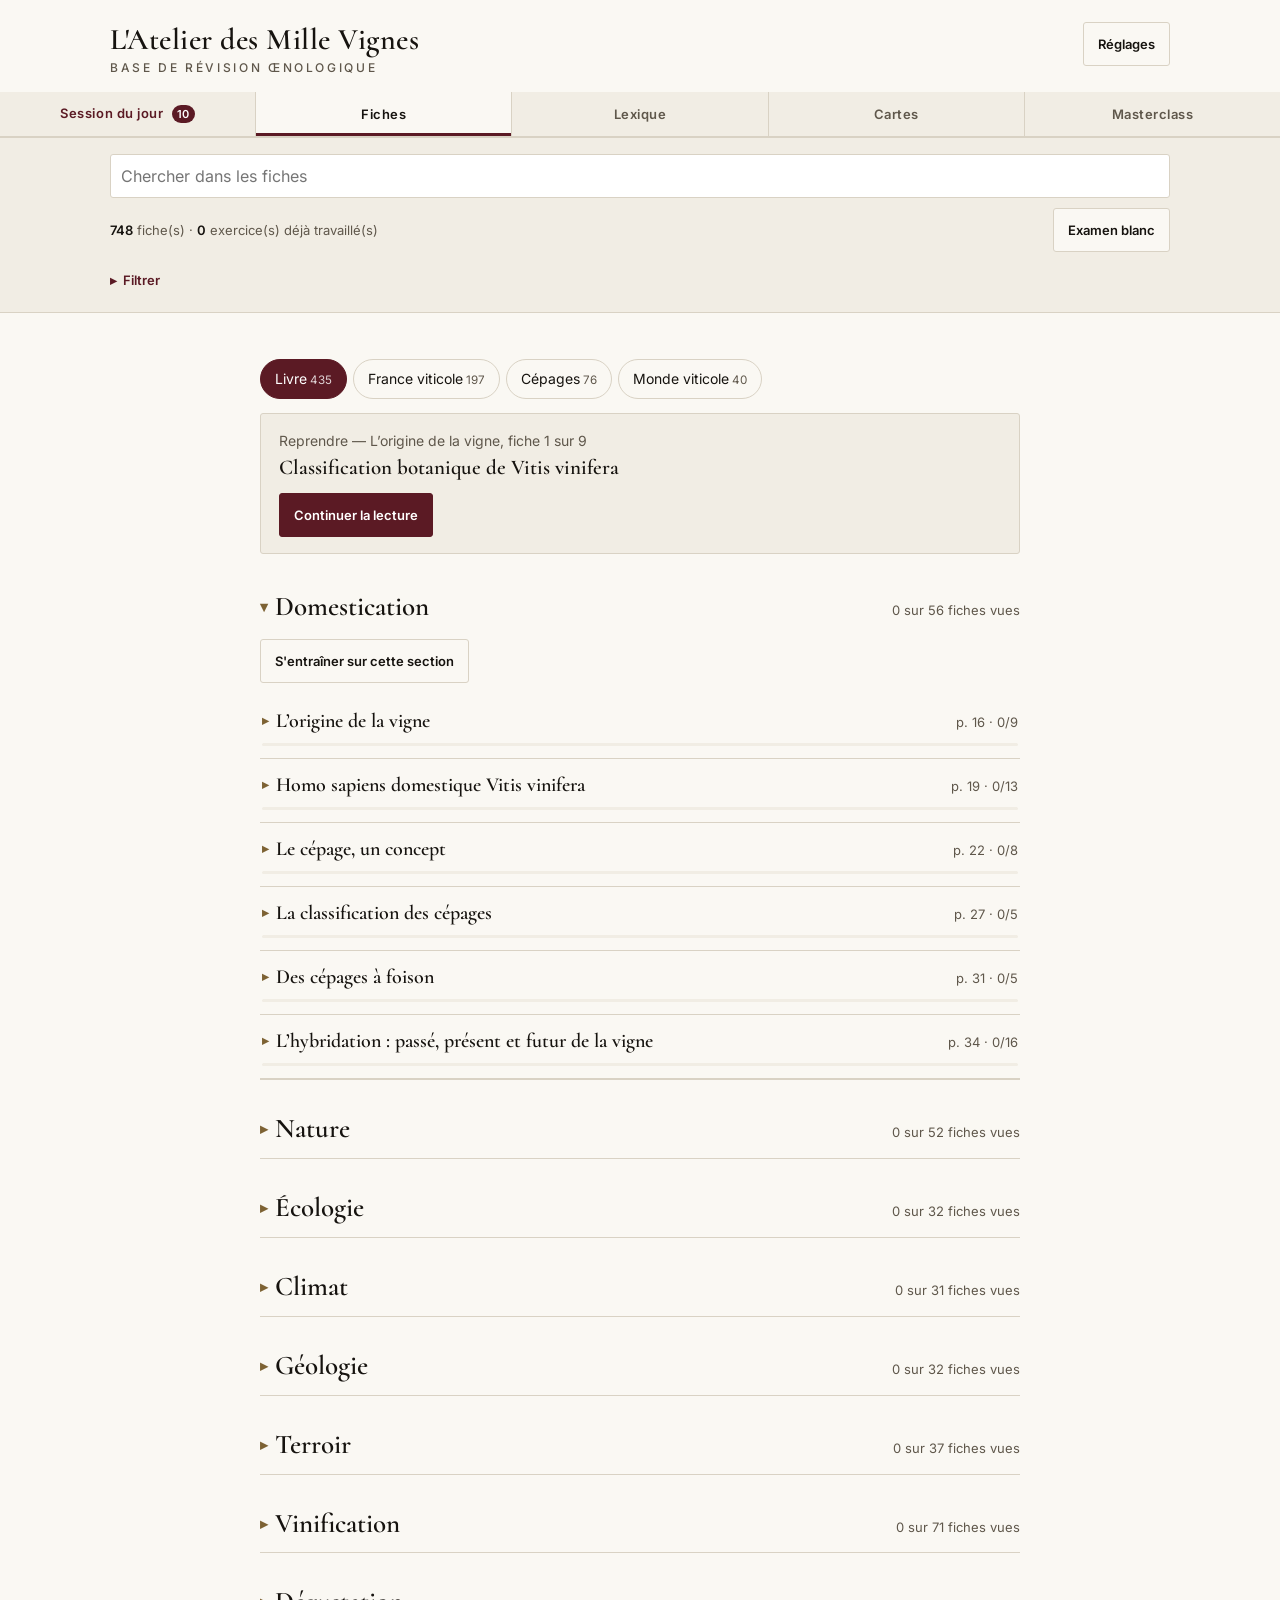
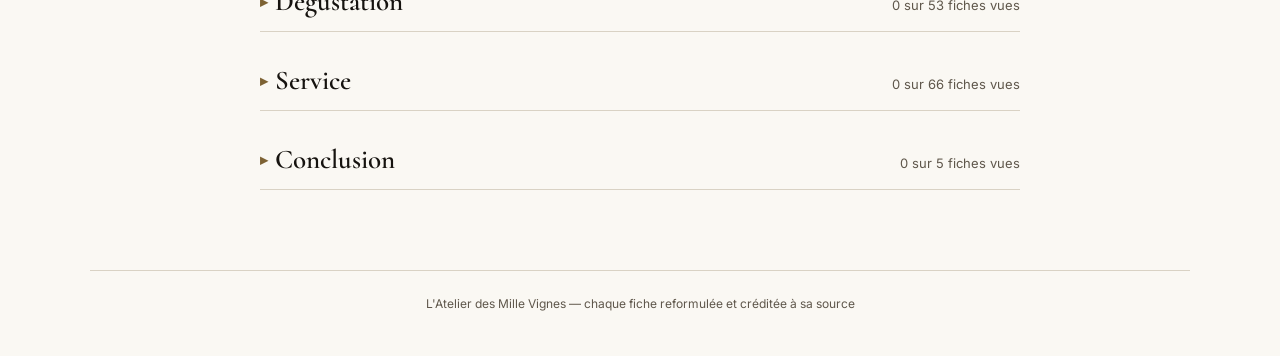
==== index.html @ 1ca35030 "Interface : en-tête collant, réglages en haut, sommaire par partie - En-tête collant : le titre défi" ====
<!DOCTYPE html>
<html lang="fr">
<head>
<meta charset="UTF-8">
<meta name="viewport" content="width=device-width, initial-scale=1.0">
<title>L'Atelier des Mille Vignes</title>
<link rel="manifest" href="manifest.webmanifest">
<link rel="apple-touch-icon" href="icons/apple-touch-icon.png">
<meta name="theme-color" content="#5b1a24">
<meta name="theme-color" content="#16130f" media="(prefers-color-scheme: dark)">
<meta name="apple-mobile-web-app-capable" content="yes">
<link rel="stylesheet" href="style.css">
<script>try{var t=localStorage.getItem("mv_theme");if(t)document.documentElement.dataset.theme=t}catch(e){}</script>
</head>
<body>

<header>
  <div class="wrap head-inner">
    <h1 class="brand">L'Atelier des Mille Vignes<span class="sub">Base de révision œnologique</span></h1>
    <button class="btn reg-btn" id="reglagesBtn" aria-expanded="false" aria-controls="reglages">Réglages</button>
  </div>
  <div class="tabs" role="tablist" aria-label="Sections du site">
    <button class="tab tab-main" role="tab" aria-selected="false" data-mode="due">Session<span class="long"> du jour</span> <span class="badge" id="dueBadge">0</span></button>
    <button class="tab on" role="tab" aria-selected="true" data-mode="revision">Fiches</button>
    <button class="tab" role="tab" aria-selected="false" data-mode="lexique">Lexique</button>
    <button class="tab" role="tab" aria-selected="false" data-mode="cartes">Cartes</button>
    <button class="tab" role="tab" aria-selected="false" data-mode="atelier">Masterclass</button>
  </div>
</header>
<section class="reglages" id="reglages" hidden><div class="wrap">
  <h2 class="reg-t">Réglages et sauvegarde</h2>
  <div class="foot-save"><button class="reset-all" id="exportProg">Sauvegarder ma progression et mes programmes</button>
  <button class="reset-all" id="suiviLink">Mon suivi</button>
  <button class="reset-all" id="importBtn">Restaurer une sauvegarde</button><input type="file" id="importProg" accept="application/json,.json" hidden></div>
  <div class="foot-save"><button class="reset-all" id="pretestBtn"></button><button class="reset-all" id="sessionSizeBtn"></button><button class="reset-all" id="themeBtn"></button></div>
  <div class="foot-save"><label class="ech">Échéance de révision <input type="date" id="echeance"></label> <span id="echeanceInfo"></span></div>
  <div class="foot-save"><button class="reset-all" id="partBtn">Importer mes partenaires (fichier privé)</button><input type="file" id="partFile" accept="application/json,.json" hidden></div>
  <div class="foot-reset"><button class="reset-all danger" id="resetAll">Réinitialiser toute ma progression</button></div>
</div></section>

<div class="filters" id="filterBar">
  <div class="wrap">
    <input type="search" class="ex-input fiche-search" id="ficheSearch" placeholder="Chercher dans les fiches" aria-label="Chercher dans les fiches">
    <div class="filt-foot">
      <div class="count"><b id="shown">0</b> fiche(s) · <b id="acq">0</b> exercice(s) déjà travaillé(s)</div>
      <div class="filt-act">
      <button class="btn" id="examBtn">Examen blanc</button>
      <button class="btn" id="hardBtn" hidden>Mes points durs</button>
      <button class="btn primary" id="sessionBtn">S'entraîner</button>
      </div>
    </div>
    <details class="filt-panel" id="filtPanel"><summary id="filtSum">Filtrer</summary>
    <div class="filt-row">
      <div class="filt-group">
        <div class="filt-label"><span class="dot" style="background:var(--ink)"></span>Le quoi — Thèmes</div>
        <div class="chips" id="themeChips"></div>
        <div class="sub-panel" id="subPanel"><div class="sub-lbl" id="subLbl">Sous-thèmes</div><div class="chips" id="subChips"></div></div>
      </div>
      <div class="filt-group">
        <div class="filt-label"><span class="dot" style="background:var(--wine)"></span>Le où — Géographie</div>
        <div class="geo-tree" id="geoTree"></div>
      </div>
      <div class="filt-group">
        <div class="filt-label"><span class="dot" style="background:var(--gold)"></span>Niveau</div>
        <div class="chips" id="nivChips"></div>
      </div>
    </div>
    <button class="clear" id="clearBtn" style="margin-top:14px">Réinitialiser les filtres</button>
    </details>
  </div>
</div>

<main><div class="wrap">
  <p class="intro" id="introLine"></p>
  <div class="save-banner" id="saveBanner" hidden><span>Ta progression n'est stockée que dans ce navigateur : sauvegarde-la pour ne rien perdre.</span><button class="btn" id="saveNow">Sauvegarder ma progression</button></div>
  <section class="prog" id="progPanel" hidden></section>
  <div class="grid" id="grid"></div>
</div></main>

<footer class="wrap">
  L'Atelier des Mille Vignes — chaque fiche reformulée et créditée à sa source<br><br>
</footer>
<section id="support"></section>
<div id="zoom" class="zoom" role="dialog" aria-label="Schéma agrandi" hidden><button class="btn zoom-x">Fermer ✕</button><div class="zoom-in"></div></div>
<div id="proj" class="proj" role="dialog" aria-label="Projection de la masterclass" tabindex="-1" hidden></div>

<script src="fiches.js"></script>
<script src="fiches/016-domestication.js"></script>
<script src="fiches/040-nature.js"></script>
<script src="fiches/076-ecologie.js"></script>
<script src="fiches/104-climat.js"></script>
<script src="fiches/124-geologie.js"></script>
<script src="fiches/150-terroir.js"></script>
<script src="fiches/203-vinification.js"></script>
<script src="fiches/244-degustation.js"></script>
<script src="fiches/288-service.js"></script>
<script src="fiches/331-conclusion.js"></script>
<script src="fiches/cepages.js"></script>
<script src="fiches/fr-alsace-appellations.js"></script>
<script src="fiches/fr-alsace.js"></script>
<script src="fiches/fr-beaujolais-appellations.js"></script>
<script src="fiches/fr-beaujolais.js"></script>
<script src="fiches/fr-bordeaux-appellations.js"></script>
<script src="fiches/fr-bordeaux.js"></script>
<script src="fiches/fr-bourgogne.js"></script>
<script src="fiches/fr-champagne-appellations.js"></script>
<script src="fiches/fr-champagne.js"></script>
<script src="fiches/fr-charentes.js"></script>
<script src="fiches/fr-corse-appellations.js"></script>
<script src="fiches/fr-corse.js"></script>
<script src="fiches/fr-france.js"></script>
<script src="fiches/fr-jura-appellations.js"></script>
<script src="fiches/fr-jura.js"></script>
<script src="fiches/fr-languedoc-appellations.js"></script>
<script src="fiches/fr-languedoc.js"></script>
<script src="fiches/fr-loire-appellations.js"></script>
<script src="fiches/fr-loire.js"></script>
<script src="fiches/fr-lorraine.js"></script>
<script src="fiches/fr-provence-appellations.js"></script>
<script src="fiches/fr-provence.js"></script>
<script src="fiches/fr-rhone-appellations.js"></script>
<script src="fiches/fr-rhone.js"></script>
<script src="fiches/fr-roussillon-appellations.js"></script>
<script src="fiches/fr-roussillon.js"></script>
<script src="fiches/fr-savoie-appellations.js"></script>
<script src="fiches/fr-savoie.js"></script>
<script src="fiches/fr-sud-ouest-appellations.js"></script>
<script src="fiches/fr-sud-ouest.js"></script>
<script src="fiches/monde-afrique-du-sud.js"></script>
<script src="fiches/monde-allemagne.js"></script>
<script src="fiches/monde-argentine.js"></script>
<script src="fiches/monde-australie.js"></script>
<script src="fiches/monde-autriche.js"></script>
<script src="fiches/monde-canada.js"></script>
<script src="fiches/monde-chili.js"></script>
<script src="fiches/monde-espagne.js"></script>
<script src="fiches/monde-etats-unis.js"></script>
<script src="fiches/monde-grece.js"></script>
<script src="fiches/monde-hongrie.js"></script>
<script src="fiches/monde-italie.js"></script>
<script src="fiches/monde-nouvelle-zelande.js"></script>
<script src="fiches/monde-portugal.js"></script>
<script src="data/lexique.js"></script>
<script src="data/recits.js"></script>
<script src="exercices.js"></script>
<script src="app.js"></script>
</body>
</html>
---- style.css ----
@font-face{font-family:'Cormorant';font-style:normal;font-weight:400 600;font-display:swap;src:url(fonts/cormorant.woff2) format('woff2')}
  @font-face{font-family:'Cormorant';font-style:italic;font-weight:400;font-display:swap;src:url(fonts/cormorant-italic.woff2) format('woff2')}
  @font-face{font-family:'Inter';font-style:normal;font-weight:400 600;font-display:swap;src:url(fonts/inter.woff2) format('woff2')}
  :root{
    --ink:#16130f;--paper:#faf8f3;--paper2:#f1ede4;--line:#d9d2c4;
    --wine:#5b1a24;--wine-soft:#7a2c38;--gold:#7d6233;--muted:#5f574b;
    --green:#5c7a4f;--warn:#85590c;
    --wine-fg:var(--wine);--ink2:#3a342c;--field:#fff;--hover:#f0ead8;--ok:#3d6b3d;--bad:#8e3b3b;
  }
  *{box-sizing:border-box;margin:0;padding:0}
  body{background:var(--paper);color:var(--ink);font-family:'Inter',sans-serif;line-height:1.55;font-size:16px}
  .wrap{max-width:1100px;margin:0 auto;padding:0 20px}

  header{border-bottom:1px solid var(--line);position:sticky;top:0;z-index:20;background:var(--paper)} /* top négatif posé par app.js : seuls les onglets restent */
  .reg-btn{font-size:13px;padding:6px 12px}
  .reglages{background:var(--paper2);border-bottom:1px solid var(--line);padding:14px 0 18px;font-size:12px;color:var(--muted);text-align:center}.reglages[hidden]{display:none}
  .reg-t{font-family:'Cormorant',serif;font-size:22px;color:var(--ink);margin-bottom:8px}
  .parties{grid-column:1/-1;display:flex;gap:6px;flex-wrap:wrap;margin-bottom:14px}
  .partie{font:inherit;font-size:14px;padding:8px 14px;border:1px solid var(--line);border-radius:999px;background:none;color:var(--ink);cursor:pointer}
  .partie small{color:var(--muted)}
  .partie.on{background:var(--wine);border-color:var(--wine);color:#fff}.partie.on small{color:inherit;opacity:.8}
  .head-inner{display:flex;align-items:baseline;justify-content:space-between;gap:16px;padding-top:22px;padding-bottom:18px;flex-wrap:wrap}
  :focus-visible{outline:2px solid var(--wine-fg);outline-offset:2px}
  .brand{font-family:'Cormorant',serif;font-weight:600;font-size:30px;letter-spacing:.5px;line-height:1}
  .brand .sub{display:block;font-family:'Inter';font-weight:500;font-size:12px;letter-spacing:.22em;text-transform:uppercase;color:var(--muted);margin-top:7px}

  /* mode tabs */
  .tabs{display:flex;gap:0;border-bottom:1px solid var(--line)}
  .tab{flex:1;text-align:center;padding:13px 8px;font-size:13px;font-weight:600;letter-spacing:.04em;background:var(--paper2);border:none;border-right:1px solid var(--line);cursor:pointer;color:var(--muted);font-family:inherit;transition:all .15s}
  .tab:last-child{border-right:none}
  .tab-main{color:var(--wine-fg);font-weight:700}
  .tab.on{background:var(--paper);color:var(--ink);box-shadow:inset 0 -3px 0 var(--wine)}
  .tab .badge{display:inline-block;min-width:18px;padding:0 5px;margin-left:5px;font-size:11px;background:var(--wine);color:#fff;border-radius:20px;line-height:18px}

  .filters{background:var(--paper2);border-bottom:1px solid var(--line);padding:16px 0}
  .filt-row{display:flex;gap:26px;flex-wrap:wrap;align-items:flex-start}
  .filt-group{flex:1;min-width:260px}
  .filt-label{font-size:12px;letter-spacing:.2em;text-transform:uppercase;color:var(--muted);margin-bottom:8px;display:flex;align-items:center;gap:7px}
  .filt-label .dot{width:6px;height:6px;border-radius:50%}
  .chips{display:flex;flex-wrap:wrap;gap:6px}
  .chip{font-size:12.5px;border:1px solid #8f8676;background:var(--paper);padding:5px 11px;border-radius:40px;cursor:pointer;color:var(--ink);transition:all .15s;font-family:inherit}
  .chip:hover{border-color:var(--gold)}
  .chip.on{background:var(--ink);color:var(--paper);border-color:var(--ink)}
  .sub-panel{margin-top:10px;padding-top:10px;border-top:1px dotted var(--line);display:none}
  .sub-panel.show{display:block}
  .sub-panel .sub-lbl{font-size:12px;letter-spacing:.16em;text-transform:uppercase;color:var(--gold);font-weight:700;margin-bottom:7px}
  .chip.sub{font-size:12px;padding:4px 9px}
  .chip.sub.on{background:var(--gold);border-color:var(--gold);color:#fff}

  .geo-tree{font-size:13px}
  .geo-node{display:block;width:100%;text-align:left;background:none;border:none;font:inherit;color:inherit;cursor:pointer;padding:2px 0;user-select:none}
  .geo-node .tw{display:inline-block;width:14px;color:var(--muted)}
  .geo-pays{font-weight:600}.geo-region{padding-left:16px}.geo-appel{padding-left:34px;color:var(--wine-soft)}
  .geo-appel.on,.geo-region.on{color:var(--wine-fg);font-weight:600}
  .geo-appel:hover,.geo-region:hover,.geo-pays:hover{color:var(--wine-fg)}
  .geo-hidden{display:none}

  .filt-foot{display:flex;justify-content:space-between;align-items:center;flex-wrap:wrap;gap:10px}
  .filt-panel>summary{cursor:pointer;font-size:13px;font-weight:600;color:var(--wine-fg);margin-top:12px;min-height:32px;display:flex;align-items:center}
  .filt-panel[open]>summary{margin-bottom:12px}
  .filt-panel>summary::before{content:"▸";margin-right:6px}.filt-panel[open]>summary::before{content:"▾"}
  .count{font-size:13px;color:var(--muted)}.count b{color:var(--ink)}
  .filt-act{display:flex;gap:8px;flex-wrap:wrap}

  .save-banner[hidden]{display:none}
  .save-banner{display:flex;align-items:center;justify-content:space-between;gap:12px;flex-wrap:wrap;border:1px solid var(--gold);background:var(--paper2);border-radius:3px;padding:10px 14px;margin-bottom:18px;font-size:14px;color:var(--muted)}
  .clear{font-size:12px;color:var(--wine-fg);background:none;border:none;cursor:pointer;text-decoration:underline;font-family:inherit}

  main{padding:26px 0 80px}
  .intro{font-family:'Cormorant',serif;font-size:18px;color:var(--muted);margin-bottom:20px;font-style:italic}
  .grid{display:grid;grid-template-columns:repeat(auto-fill,minmax(330px,1fr));gap:18px;align-items:start}
  .card-toggle{all:unset;cursor:pointer;display:block}
  /* Sommaire : les fiches rangées comme dans le livre, section > chapitre, avec la progression */
  .grid.toc{display:block;max-width:760px;margin:0 auto}
  .resume{border:1px solid var(--line);background:var(--paper2);border-radius:3px;padding:16px 18px;margin-bottom:26px}
  .resume p{font-size:14px;color:var(--muted);margin-bottom:4px}
  .resume b{font-family:'Cormorant',serif;font-size:21px;font-weight:600;color:var(--ink);display:block;line-height:1.2;margin-bottom:12px}
  .sec{margin-top:22px;border-bottom:1px solid var(--line)}
  .sec:first-of-type{margin-top:0}
  .toc-sec{font-family:'Cormorant',serif;font-weight:600;font-size:27px;padding:6px 0 8px;display:flex;justify-content:space-between;align-items:baseline;gap:12px;list-style:none;cursor:pointer}
  .toc-sec::-webkit-details-marker{display:none}
  .sec-t::before{content:"▸";display:inline-block;width:1em;color:var(--gold);font-family:'Inter';font-size:15px;vertical-align:3px}
  .sec[open]>.toc-sec .sec-t::before{content:"▾"}
  .sec-act{margin:0 0 6px}
  .toc-sec small{font-family:'Inter';font-size:13px;font-weight:400;color:var(--muted)}
  .chap{border-bottom:1px solid var(--line)}
  .chap>summary{list-style:none;cursor:pointer;padding:14px 2px 12px;display:grid;grid-template-columns:1fr auto;gap:2px 12px;align-items:baseline}
  .chap>summary::-webkit-details-marker{display:none}
  .chap-t{font-family:'Cormorant',serif;font-weight:600;font-size:20px;line-height:1.2}
  .chap-t::before{content:"▸";display:inline-block;width:1.1em;color:var(--gold);font-family:'Inter';font-size:13px;vertical-align:2px}
  .chap[open] .chap-t::before{content:"▾"}
  .chap-m{font-size:13px;color:var(--muted);white-space:nowrap}
  .chap-bar{grid-column:1/-1;height:3px;background:var(--paper2);border-radius:2px;margin-top:8px;overflow:hidden}
  .chap-bar i{display:block;height:100%;background:var(--wine)}
  .chap-in{padding:2px 0 18px}
  .chap-act{display:flex;gap:8px;flex-wrap:wrap;margin:4px 0 12px}
  .chap .card{padding:12px 14px;margin-bottom:6px}
  .chap .card:not(.open) .card-tags,.chap .card:not(.open) .synth{display:none}
  .chap .card h3{font-size:19px;margin-bottom:0}
  .chap .card.open h3{margin-bottom:9px}
  .fstat{display:block;font-family:'Inter';font-size:12px;color:var(--muted);margin-top:3px}
  .fstat.s-due{color:var(--wine-fg);font-weight:600}.fstat.s-done{color:var(--green)}
  .grid:not(.toc) .fstat{display:none}
  .card-toggle h3::after{content:" +";color:var(--gold);font-weight:400}
  .card.open .card-toggle h3::after{content:" −"}
  .card:not(.open) .card-body{display:none}
  .card:not(.open):not(.lex) .synth{display:-webkit-box;-webkit-line-clamp:2;-webkit-box-orient:vertical;overflow:hidden;margin-bottom:0}
  .card{background:var(--paper);border:1px solid var(--line);border-radius:3px;padding:20px 20px 18px;display:flex;flex-direction:column;position:relative;overflow:hidden}
  .card::before{content:"";position:absolute;left:0;top:0;bottom:0;width:3px;background:var(--gold)}
  .card.t-geo::before{background:var(--wine)}
  .card-tags{display:flex;gap:6px;flex-wrap:wrap;margin-bottom:6px}
  .tag{font-size:12px;letter-spacing:.08em;text-transform:uppercase;padding:3px 8px;border-radius:3px;font-weight:600}
  .tag.theme{background:var(--ink);color:var(--paper)}
  .tag.geo{background:var(--wine);color:#fff}
  .tag.niv{background:var(--paper2);color:var(--muted);border:1px solid var(--line)}
  .tag.due{background:var(--green);color:#fff}
  .sub-tags{display:flex;gap:5px;flex-wrap:wrap;margin-bottom:12px}
  .sub-tag{font-size:12px;color:var(--gold);border:1px solid var(--gold);padding:1px 7px;border-radius:30px}
  .card h3{font-family:'Cormorant',serif;font-weight:600;font-size:23px;line-height:1.15;margin-bottom:9px}
  .synth{font-size:14.5px;color:var(--ink2);margin-bottom:14px}
  .mnemo{background:var(--paper2);border-left:3px solid var(--gold);padding:10px 12px;font-size:13.5px;border-radius:0 3px 3px 0;margin-bottom:14px}
  .mnemo .m-lbl{font-size:12px;letter-spacing:.14em;text-transform:uppercase;color:var(--gold);font-weight:700;display:block;margin-bottom:3px}
  .tag.ok{color:var(--ok);border:1px solid var(--ok)}
  .tag.warn{color:var(--warn);border:1px solid var(--warn)}
  .to-check{font-size:12.5px;color:var(--muted);margin:0 0 14px}
  .to-check summary{cursor:pointer;color:var(--warn)}
  .selon-livre summary{cursor:pointer;color:var(--muted,#777)}
  .schema{margin:0 0 14px;border:1px solid var(--line);border-radius:3px;padding:10px;background:var(--paper)}
  .schema{cursor:zoom-in}
  .noms{margin:0 0 14px;font-size:13.5px}.noms b{font-weight:600}.noms .m-lbl{display:block;margin-bottom:2px}
  .jauge{margin:0 0 14px;padding:10px 12px;border:1px solid var(--line);border-radius:3px;font-size:13.5px}
  .j-l{display:grid;grid-template-columns:6.5em auto 1fr;gap:10px;align-items:center;line-height:1.7}
  .j-p{color:var(--gold);letter-spacing:3px;font-size:17px}.j-p i{font-style:normal;opacity:.22}.j-p b{font-weight:inherit;opacity:.5}
  .j-l small{color:var(--muted,inherit);opacity:.75}
  .j-s{display:block;margin-top:6px;opacity:.7;font-size:12px}
  .zoom{position:fixed;inset:0;z-index:110;background:rgba(22,19,15,.94);overflow:auto;padding:64px 12px 28px}.zoom[hidden]{display:none}
  .zoom-x{position:fixed;top:10px;right:12px;z-index:1}
  .zoom .schema{cursor:default;margin:0 auto;width:100%;max-width:900px}.zoom .schema svg{max-height:calc(100dvh - 200px)} /* carte entière à l'écran ; agrandir au pincement */
  .schema svg{display:block;width:100%;height:auto;color:var(--ink)}
  .cours{margin:0 0 14px;font-size:13.5px}
  .cours summary{cursor:pointer;color:var(--wine-fg);font-weight:600}
  .cours .lede{font-style:italic}.cours .ess{border-left:3px solid var(--wine);padding:6px 10px;background:var(--paper2)}
  .cours h4{margin:12px 0 4px;font-size:14px}.cours table{border-collapse:collapse;width:100%;font-size:12.5px}
  .cours td,.cours th{border:1px solid var(--line);padding:4px 6px;text-align:left;vertical-align:top}
  .cours .imp-essentiel{font-weight:600}.cours .imp-culture{color:var(--muted)}
  .ex-mine{color:var(--muted);font-size:14px;margin-bottom:8px}
  .schema figcaption{font-size:12px;color:var(--muted);margin-top:6px}
  .src{font-size:14px;color:var(--muted);margin-top:auto;padding-top:10px;border-top:1px dotted var(--line);font-style:italic;font-family:'Cormorant',serif}

  .flash{perspective:1000px;margin-bottom:6px;cursor:pointer}
  .flash-in{display:grid;min-height:92px;transition:transform .5s;transform-style:preserve-3d} /* les deux faces dans la même case : la carte prend la hauteur de la plus longue */
  .flash.flip .flash-in{transform:rotateY(180deg)}
  .flash-face{grid-area:1/1;backface-visibility:hidden;-webkit-backface-visibility:hidden;border:1px dashed var(--gold);border-radius:3px;display:flex;align-items:center;justify-content:center;text-align:center;padding:10px 14px;font-size:13.5px;background:var(--paper)}
  .flash-front{font-weight:500}
  .flash-back{transform:rotateY(180deg);background:var(--ink);color:var(--paper);border-style:solid;border-color:var(--ink)}
  .flash-hint{font-size:12px;letter-spacing:.1em;text-transform:uppercase;color:var(--muted);text-align:center;margin-bottom:12px}

  .qcm{border-top:1px dotted var(--line);padding-top:13px}
  .q{font-size:13.5px;font-weight:600;margin-bottom:9px}
  button{color:inherit} /* iOS colore les boutons en bleu par défaut */
  .opt{display:block;width:100%;text-align:left;font-family:inherit;color:inherit;font-size:13px;padding:8px 11px;margin-bottom:6px;border:1px solid var(--line);background:var(--paper);border-radius:3px;cursor:pointer;transition:all .12s}
  .opt:hover{border-color:var(--gold)}
  .opt.good{background:#e7efe4;border-color:var(--green);color:#2f4226}
  .opt.bad{background:#f2e2e2;border-color:#a85a5a;color:#6e2a2a}
  .opt:disabled{cursor:default}

  /* spaced-repetition rating */
  .srs{margin-top:13px;border-top:1px dotted var(--line);padding-top:12px;display:none}
  .srs.show{display:block}
  .srs-lbl{font-size:12px;letter-spacing:.14em;text-transform:uppercase;color:var(--muted);margin-bottom:8px;text-align:center}
  .srs-btns{display:flex;gap:6px}
  .srs-btn{flex:1;font-family:inherit;font-size:12px;font-weight:600;padding:9px 4px;border-radius:3px;border:1px solid var(--line);cursor:pointer;background:var(--paper);transition:all .12s}
  .srs-btn .sub2{display:block;font-size:12px;font-weight:400;color:var(--muted);margin-top:2px}
  .srs-hard:hover{background:#f2e2e2;border-color:#a85a5a}
  .srs-ok:hover{background:var(--hover);border-color:var(--gold)}
  .srs-easy:hover{background:#e7efe4;border-color:var(--green)}
  .srs-done{font-size:12px;color:var(--green);text-align:center;font-weight:600}

  .empty{text-align:center;padding:70px 20px;color:var(--muted)}
  .lexique{max-width:760px;margin:0 auto}.lexique>input{width:100%;margin-bottom:14px}.card.lex{margin-bottom:10px}.card.lex h3{margin:0 0 6px}.lex-f{display:flex;flex-wrap:wrap;gap:6px;margin-top:8px}
  .empty h3{font-family:'Cormorant',serif;font-size:26px;color:var(--ink);margin-bottom:8px}

  footer.wrap{border-top:1px solid var(--line);padding-top:24px;padding-bottom:24px;font-size:12px;color:var(--muted);text-align:center}
  .foot-set>summary{cursor:pointer;color:var(--muted);font-size:12px;text-decoration:underline;list-style:none;padding:10px 0}
  .foot-set>summary::-webkit-details-marker{display:none}
  .foot-set[open]>summary{margin-bottom:8px}
  .foot-save{display:flex;gap:6px 22px;justify-content:center;flex-wrap:wrap}
  .ech input{font:inherit;color:var(--ink);background:var(--field);border:1px solid var(--line);border-radius:3px;padding:2px 6px}
  .foot-reset{margin-top:44px;padding-top:18px;border-top:1px dotted var(--line)}
  .reset-all.danger{color:var(--wine-fg)}
  .reset-all{font-size:12px;color:var(--muted);background:none;border:none;cursor:pointer;text-decoration:underline;font-family:inherit}

  .btn{font-family:inherit;font-size:13px;font-weight:600;padding:10px 14px;min-height:44px;border-radius:3px;border:1px solid var(--line);background:var(--paper);cursor:pointer;color:var(--ink)}
  .btn:hover{border-color:var(--gold)}.btn:disabled{opacity:.5;cursor:default}
  .btn.primary{background:var(--wine);border-color:var(--wine);color:#fff}
  .btn.train{margin:4px 0 12px}
  .session{max-width:680px;margin:0 auto}
  .ex{background:var(--paper);border:1px solid var(--line);border-left:3px solid var(--gold);border-radius:3px;padding:22px}
  .ex-head{font-size:12px;letter-spacing:.12em;text-transform:uppercase;color:var(--muted);margin-bottom:12px}
  .ex-chrono{float:right;color:var(--wine-fg);font-variant-numeric:tabular-nums;letter-spacing:0}
  .bilan-themes,.bilan-err{text-align:left}
  .fiche-search{width:100%;margin-bottom:10px}
  .ex-warn{color:var(--warn);font-weight:600;margin-left:8px;white-space:nowrap}
  .ex-prompt{font-family:'Cormorant',serif;font-size:24px;font-weight:600;line-height:1.2;margin-bottom:16px}
  .ex-statement,.ex-cloze{font-size:16px;margin-bottom:12px;line-height:2.2}
  .ex-answer{background:var(--ink);color:var(--paper);padding:14px;border-radius:3px;font-size:15px;margin-bottom:12px}
  .ex-input{font-family:inherit;font-size:16px;padding:9px 10px;border:1px solid var(--line);border-radius:3px;background:var(--field);color:var(--ink);min-height:44px;width:100%}
  .ex-input.blank{width:9em;min-height:38px;padding:4px 8px;margin:0 3px}
  .opt{min-height:44px;font-size:14px}
  .opt.picked{background:var(--paper2);border-color:var(--ink);box-shadow:inset 3px 0 0 var(--ink)}
  .match-row{display:grid;grid-template-columns:1fr 1.2fr;gap:10px;align-items:center;margin-bottom:8px;font-size:14px}
  .order{list-style:decimal inside;padding:0}
  .order-item{display:flex;align-items:center;gap:6px;border:1px solid var(--line);border-radius:3px;padding:6px 8px;margin-bottom:6px;font-size:14px}
  .order-item span{flex:1}
  .mini{min-width:44px;min-height:40px;font-size:16px;border:1px solid var(--line);background:var(--paper2);border-radius:3px;cursor:pointer}
  .mini:disabled{opacity:.35}
  .ex-actions{margin-top:14px;display:flex;flex-wrap:wrap;gap:8px}
  .ex-actions .later{margin-left:auto}
  /* Découverte : une page à lire, pas une question (pas de filet or, titre serif, page du livre en folio) */
  .decouverte{border-left:1px solid var(--line)}
  .decouverte .ex-head{display:flex;justify-content:space-between;gap:12px;align-items:baseline}
  .decouverte .folio{font-family:'Cormorant',serif;font-style:italic;font-size:17px;letter-spacing:0;text-transform:none;color:var(--gold);white-space:nowrap}
  .decouverte h3{font-family:'Cormorant',serif;font-weight:600;font-size:29px;line-height:1.12;margin-bottom:10px}
  .decouverte .synth{font-size:16px;line-height:1.65}
  .decouverte .lead{font-size:13.5px;color:var(--muted);margin-top:14px}
  .fb{margin-top:14px;font-size:14px}.fb:empty{display:none}
  .fb.good strong{color:var(--green)}.fb.bad strong{color:var(--bad)}
  .fb-expl{margin-top:6px;color:var(--ink2)}.fb-src{margin-top:6px;font-family:'Cormorant',serif;font-style:italic;color:var(--muted);font-size:15px}
  /* masterclass : programme + support imprimable */
  .prog{border:1px solid var(--line);border-left:3px solid var(--wine);border-radius:3px;padding:18px;margin-bottom:22px}
  .prog h2{font-family:'Cormorant',serif;font-size:24px;font-weight:600;line-height:1.15;margin-bottom:12px}
  .prog .ex-input{margin-bottom:12px}.prog .hint{font-size:14px;color:var(--muted)}
  .prog-actions{display:flex;gap:8px;flex-wrap:wrap;margin-top:12px}
  .btn.add{margin-top:12px}.btn.add.in{border-color:var(--wine);color:var(--wine-fg);background:var(--paper2)}
  .prog-bar{display:flex;gap:8px;flex-wrap:wrap;margin-bottom:12px}.prog-bar select{flex:1;min-width:200px;width:auto}
  .prog-list{list-style:none;padding:0}.prog-item{margin-bottom:10px}.prog-item .order-item{margin-bottom:0;border-radius:3px 3px 0 0}
  .prog-opts{display:grid;grid-template-columns:2fr 90px 1.2fr;gap:8px;border:1px solid var(--line);border-top:none;padding:8px;border-radius:0 0 3px 3px;background:var(--paper2)}
  .prog-field{display:flex;flex-direction:column;gap:3px;font-size:12px;color:var(--muted)}.prog-field .ex-input{margin:0}
  .prog-check{display:flex;gap:8px;align-items:center;font-size:14px;margin-top:10px}.prog-check input{width:20px;height:20px}
  .proj{position:fixed;inset:0;z-index:100;background:var(--ink);color:var(--paper);display:flex;flex-direction:column;padding:4vh 6vw;overflow:auto}
  .proj[hidden]{display:none}
  .proj-slide{flex:1;max-width:1100px;width:100%;margin:0 auto}
  .proj-kicker{color:#cbb48a;font-size:clamp(14px,1.6vw,20px);margin-bottom:2vh}
  .proj h2{font-family:'Cormorant',serif;font-weight:600;font-size:clamp(30px,5vw,64px);line-height:1.1;margin-bottom:3vh}
  .proj-vin{font-size:clamp(17px,2vw,26px);color:#cbb48a;margin-bottom:2vh}
  .proj-synth{font-size:clamp(17px,2.1vw,28px);line-height:1.5;max-width:60ch}
  .proj .schema{background:var(--paper);max-width:640px;margin-top:3vh}
  .proj-ans{font-size:clamp(20px,2.6vw,34px);line-height:1.4;border-left:4px solid #cbb48a;padding-left:20px;margin-top:3vh}
  .proj .btn.primary{margin-top:2vh;font-size:16px}
  .proj-nav{display:flex;gap:8px;align-items:center;justify-content:center;flex-wrap:wrap;margin-top:3vh}
  .proj-nav .btn{background:transparent;color:var(--paper);border-color:#6b6357}.proj-count{min-width:70px;text-align:center}
  @media(max-width:560px){.prog-opts{grid-template-columns:1fr 1fr}.prog-opts .prog-field:first-child{grid-column:1/-1}}
  #support{display:none}
  @media print{
    body>*:not(#support){display:none!important}
    body{background:#fff;font-size:11pt}#support{display:block}
    #support h1{font-family:'Cormorant',serif;font-size:26pt;margin-bottom:4pt}
    .sup-sub{color:#555;margin-bottom:18pt}
    .sup-fiche{break-inside:avoid;padding:10pt 0;border-top:1px solid #bbb}
    .sup-fiche h2{font-family:'Cormorant',serif;font-size:16pt;margin-bottom:4pt}
    .sup-fiche p{margin-bottom:5pt}.sup-src{font-style:italic;color:#555;font-size:9pt}
    .sup-fiche .schema{max-width:12cm}
    .sup-vin{font-weight:600}.sup-ess{margin:0 0 5pt 14pt}
    .sup-grille{width:100%;border-collapse:collapse;margin:6pt 0}.sup-grille th{width:2.6cm;text-align:left;font-weight:600}
    .sup-grille th,.sup-grille td{border:1px solid #999;padding:4pt;height:1.3cm;vertical-align:top}
    .sup-quiz{break-before:page}.sup-quiz h2{font-family:'Cormorant',serif;font-size:18pt;margin-bottom:8pt}
    .sup-quiz>ol>li{margin:0 0 10pt 14pt;break-inside:avoid}.sup-opts{list-style:lower-alpha;margin-left:16pt}.sup-line{margin-top:6pt}
  }
  @media(max-width:560px){.grid{grid-template-columns:1fr}.tab{font-size:12px;padding:11px 8px;letter-spacing:0;flex:1 0 auto}.tabs{overflow-x:auto}.tab .long{display:none}.filt-act{width:100%}.filt-act>*{flex:1 1 140px}.brand .sub{display:none}.brand{font-size:22px}.head-inner{padding-top:12px;padding-bottom:10px;align-items:center;flex-wrap:nowrap}.filters{padding:12px 0}.ex-actions .later{margin-left:0}}
  .tab{white-space:nowrap}
  .stat-line{margin-bottom:10px}
  .suivi{max-width:560px;margin:0 auto}
  .suivi-t{font-family:'Cormorant',serif;font-weight:600;font-size:30px;line-height:1.1;margin-bottom:6px}
  .suivi-note{font-size:13px;color:var(--muted);margin-bottom:18px}
  .suivi-row{display:grid;grid-template-columns:1fr auto;gap:2px 14px;align-items:baseline;border-top:1px solid var(--line);padding:14px 0}
  .suivi-l{font-weight:600;font-size:15px}
  .suivi-v{font-family:'Cormorant',serif;font-weight:600;font-size:30px;line-height:1;text-align:right}
  .suivi-d{grid-column:1/-1;font-size:13px;color:var(--muted)}
  /* cibles tactiles : 44 px de haut sur mobile et écrans tactiles, sans grossir le texte */
  @media (max-width:560px),(pointer:coarse){
    .chip,.chip.sub{min-height:44px;display:inline-flex;align-items:center}
    .geo-node{min-height:44px;display:flex;align-items:center;padding-top:0;padding-bottom:0}
    .filt-panel>summary,.clear,.reset-all,.srs-btn,.mini{min-height:44px}
    .reset-all,.clear{padding:0 8px}
    .cours summary,.to-check summary{padding:12px 0;min-height:44px}
    .tab,.card-toggle{min-height:44px}
  }
  .ex-crit{border:1px solid var(--line);border-radius:3px;padding:6px 12px 10px;margin-bottom:12px}
  .ex-crit legend{font-size:13px;color:var(--muted);padding:0 6px}
  .ex-crit .prog-check{min-height:44px;margin-top:0}
  textarea.ex-input[readonly]{background:var(--paper2)}
  .ex-crit input{flex:none}

  .partenaires-liste>summary{cursor:pointer;min-height:32px;display:flex;align-items:center;list-style:none;margin-bottom:0}.partenaires-liste>summary::-webkit-details-marker{display:none}.partenaires-liste[open]>summary{margin-bottom:3px}.partenaires-liste>summary::before{content:"▸";margin-right:6px}.partenaires-liste[open]>summary::before{content:"▾"}

  /* mots du lexique dans les textes */
  .lx{text-decoration:underline dotted var(--gold);text-decoration-thickness:1.5px;text-underline-offset:3px;cursor:help}
  .lex-pop{position:fixed;left:50%;bottom:16px;transform:translateX(-50%);width:min(440px,calc(100% - 32px));max-height:60vh;overflow:auto;background:var(--paper);border:1px solid var(--line);border-top:3px solid var(--wine);border-radius:4px;box-shadow:0 8px 30px rgba(0,0,0,.18);padding:16px 18px;z-index:1000}
  .lex-pop h4{font-family:'Cormorant',serif;font-size:22px;margin:0 28px 6px 0}
  .lex-pop p{margin-bottom:10px}
  .lex-x{position:absolute;top:8px;right:10px;border:none;background:none;font-size:24px;line-height:1;cursor:pointer;color:var(--muted);padding:4px 8px}
  .lex-ph{margin:10px 0 12px}
  .lex-ph img{display:block;width:100%;max-height:300px;object-fit:contain;border-radius:3px;background:var(--paper2)}
  .lex-ph figcaption{font-size:12.5px;color:var(--muted);margin-top:5px;line-height:1.4}
  .lex-ph a{color:var(--muted)}

  /* Mode sombre : mêmes variables, valeurs éclaircies ; contrastes vérifiés (texte ≥ 4,5:1, texte blanc sur --wine ≥ 5,6:1). Hors impression. */
  /* Choix manuel (Réglages) : data-theme sur <html> l'emporte sur le réglage de l'appareil. */
  @media screen and (prefers-color-scheme:dark){
    :root:not([data-theme=light]){color-scheme:dark;--ink:#ece6da;--paper:#16130f;--paper2:#1f1b16;--line:#3a342c;--wine:#a8465a;--wine-soft:#b85a68;--wine-fg:#d98694;--gold:#d2b57c;--muted:#b3a998;--green:#8fb381;--warn:#e0a95a;--ink2:#d6cfc2;--field:#0f0d0a;--hover:#2a241d;--ok:#8fb381;--bad:#e29a9a}
    :root:not([data-theme=light]) .opt.good{background:#26331f;color:#cfe3c4}
    :root:not([data-theme=light]) .opt.bad{background:#3a1f21;color:#f0c4c4}
  }
  @media screen{
    :root[data-theme=dark]{color-scheme:dark;--ink:#ece6da;--paper:#16130f;--paper2:#1f1b16;--line:#3a342c;--wine:#a8465a;--wine-soft:#b85a68;--wine-fg:#d98694;--gold:#d2b57c;--muted:#b3a998;--green:#8fb381;--warn:#e0a95a;--ink2:#d6cfc2;--field:#0f0d0a;--hover:#2a241d;--ok:#8fb381;--bad:#e29a9a}
    :root[data-theme=dark] .opt.good{background:#26331f;color:#cfe3c4}
    :root[data-theme=dark] .opt.bad{background:#3a1f21;color:#f0c4c4}
  }

  @media (prefers-reduced-motion:reduce){*,*::before,*::after{transition:none!important;animation:none!important;scroll-behavior:auto!important}}
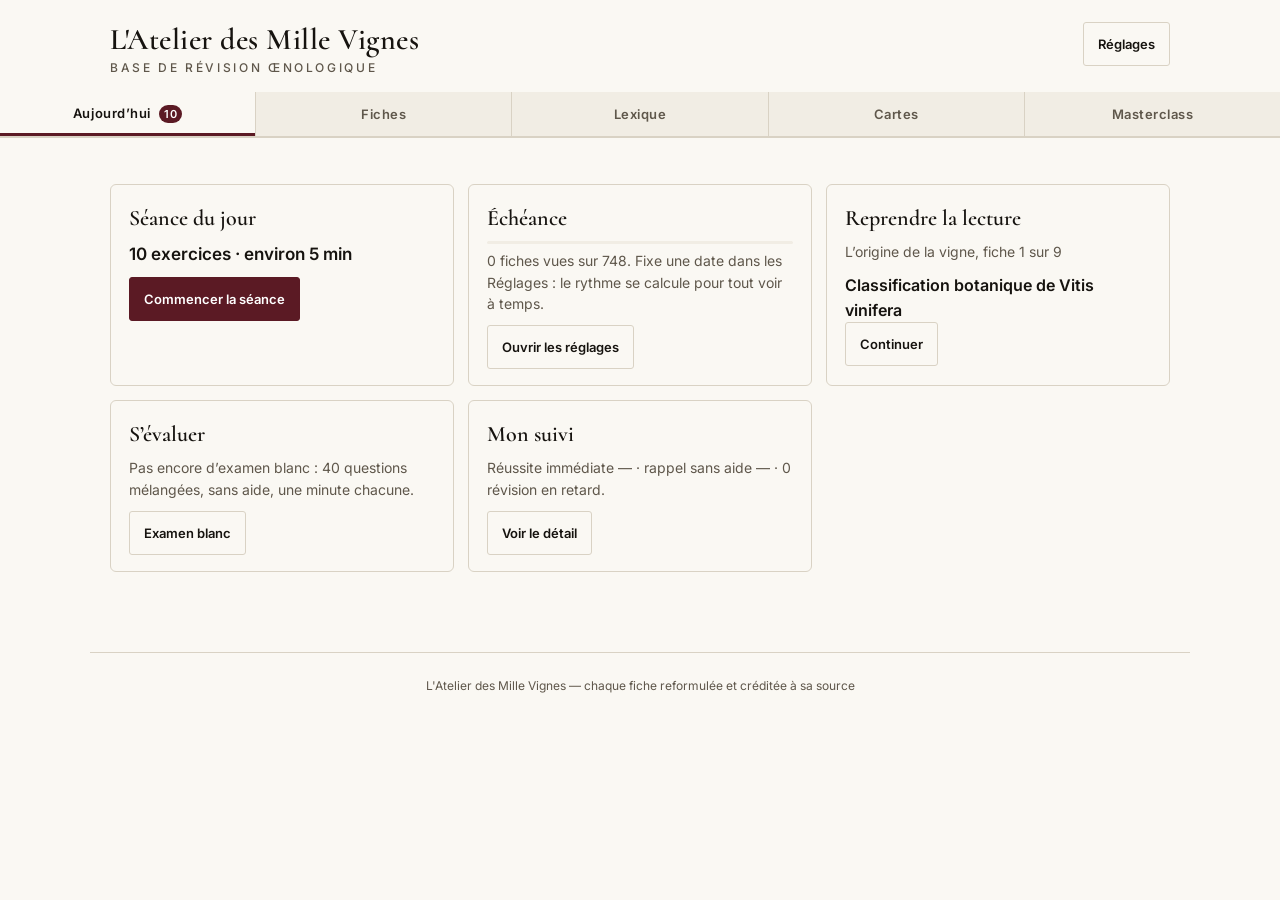
==== commit 4a8f590e: "Refonte, étape 1 : onglet Aujourd'hui (accueil) Remplace « Session du jour » et devient l'écran d'ou" ====
--- a/index.html
+++ b/index.html
@@ -20,8 +20,8 @@
     <button class="btn reg-btn" id="reglagesBtn" aria-expanded="false" aria-controls="reglages">Réglages</button>
   </div>
   <div class="tabs" role="tablist" aria-label="Sections du site">
-    <button class="tab tab-main" role="tab" aria-selected="false" data-mode="due">Session<span class="long"> du jour</span> <span class="badge" id="dueBadge">0</span></button>
-    <button class="tab on" role="tab" aria-selected="true" data-mode="revision">Fiches</button>
+    <button class="tab tab-main on" role="tab" data-mode="jour" aria-selected="true">Aujourd’hui <span class="badge" id="dueBadge">0</span></button>
+    <button class="tab" role="tab" aria-selected="false" data-mode="revision">Fiches</button>
     <button class="tab" role="tab" aria-selected="false" data-mode="lexique">Lexique</button>
     <button class="tab" role="tab" aria-selected="false" data-mode="cartes">Cartes</button>
     <button class="tab" role="tab" aria-selected="false" data-mode="atelier">Masterclass</button>
@@ -38,7 +38,7 @@
   <div class="foot-reset"><button class="reset-all danger" id="resetAll">Réinitialiser toute ma progression</button></div>
 </div></section>
 
-<div class="filters" id="filterBar">
+<div class="filters" id="filterBar" style="display:none">
   <div class="wrap">
     <input type="search" class="ex-input fiche-search" id="ficheSearch" placeholder="Chercher dans les fiches" aria-label="Chercher dans les fiches">
     <div class="filt-foot">
--- a/style.css
+++ b/style.css
@@ -199,6 +199,12 @@
   .ex-head{font-size:12px;letter-spacing:.12em;text-transform:uppercase;color:var(--muted);margin-bottom:12px}
   .ex-chrono{float:right;color:var(--wine-fg);font-variant-numeric:tabular-nums;letter-spacing:0}
   .bilan-themes,.bilan-err{text-align:left}
+  .jour{display:grid;gap:14px;grid-template-columns:repeat(auto-fit,minmax(280px,1fr))}
+  .jour-carte{border:1px solid var(--line);border-radius:6px;padding:16px 18px;background:var(--paper)}
+  .jour-carte h3{font-family:'Cormorant',serif;font-size:22px;margin-bottom:6px}
+  .jour-chiffre{font-size:17px;font-weight:600;margin-bottom:10px}
+  .jour-note{font-size:14px;color:var(--muted);margin:6px 0 10px}
+  .jour-carte .chap-bar{display:block;margin:6px 0}
   .fiche-search{width:100%;margin-bottom:10px}
   .ex-warn{color:var(--warn);font-weight:600;margin-left:8px;white-space:nowrap}
   .ex-prompt{font-family:'Cormorant',serif;font-size:24px;font-weight:600;line-height:1.2;margin-bottom:16px}
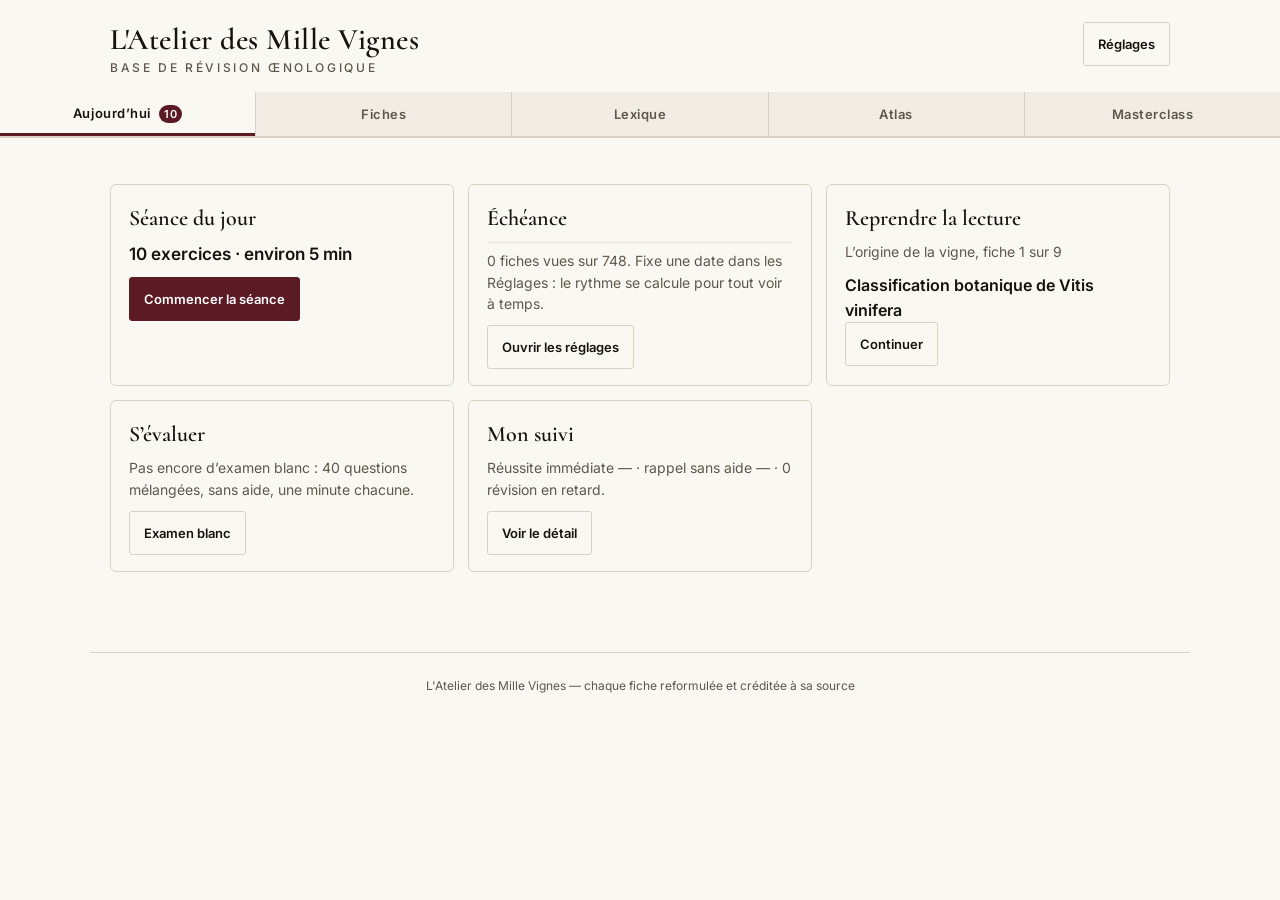
==== commit a0ae7bdc: "Refonte, étape 2 : onglet Atlas (remplace Cartes) Liste des régions de France et des pays, avec la p" ====
--- a/index.html
+++ b/index.html
@@ -23,7 +23,7 @@
     <button class="tab tab-main on" role="tab" data-mode="jour" aria-selected="true">Aujourd’hui <span class="badge" id="dueBadge">0</span></button>
     <button class="tab" role="tab" aria-selected="false" data-mode="revision">Fiches</button>
     <button class="tab" role="tab" aria-selected="false" data-mode="lexique">Lexique</button>
-    <button class="tab" role="tab" aria-selected="false" data-mode="cartes">Cartes</button>
+    <button class="tab" role="tab" aria-selected="false" data-mode="cartes">Atlas</button>
     <button class="tab" role="tab" aria-selected="false" data-mode="atelier">Masterclass</button>
   </div>
 </header>
--- a/style.css
+++ b/style.css
@@ -199,6 +199,11 @@
   .ex-head{font-size:12px;letter-spacing:.12em;text-transform:uppercase;color:var(--muted);margin-bottom:12px}
   .ex-chrono{float:right;color:var(--wine-fg);font-variant-numeric:tabular-nums;letter-spacing:0}
   .bilan-themes,.bilan-err{text-align:left}
+  .lieux{display:grid;gap:6px}.lieux-t{font-family:'Cormorant',serif;font-size:26px;margin:14px 0 4px}
+  .lieu{display:grid;grid-template-columns:1fr auto;gap:2px 10px;text-align:left;font:inherit;padding:12px 14px;border:1px solid var(--line);border-radius:6px;background:var(--paper);color:var(--ink);cursor:pointer}
+  .lieu-n{font-weight:600}
+  .lieu-tete{grid-column:1/-1;margin-bottom:10px}.lieu-t{font-family:'Cormorant',serif;font-size:30px;margin:12px 0 2px}
+  .lieu-nav{display:flex;gap:6px;overflow-x:auto;padding-bottom:6px;scrollbar-width:thin}.lieu-nav .partie{flex:none;white-space:nowrap}
   .jour{display:grid;gap:14px;grid-template-columns:repeat(auto-fit,minmax(280px,1fr))}
   .jour-carte{border:1px solid var(--line);border-radius:6px;padding:16px 18px;background:var(--paper)}
   .jour-carte h3{font-family:'Cormorant',serif;font-size:22px;margin-bottom:6px}
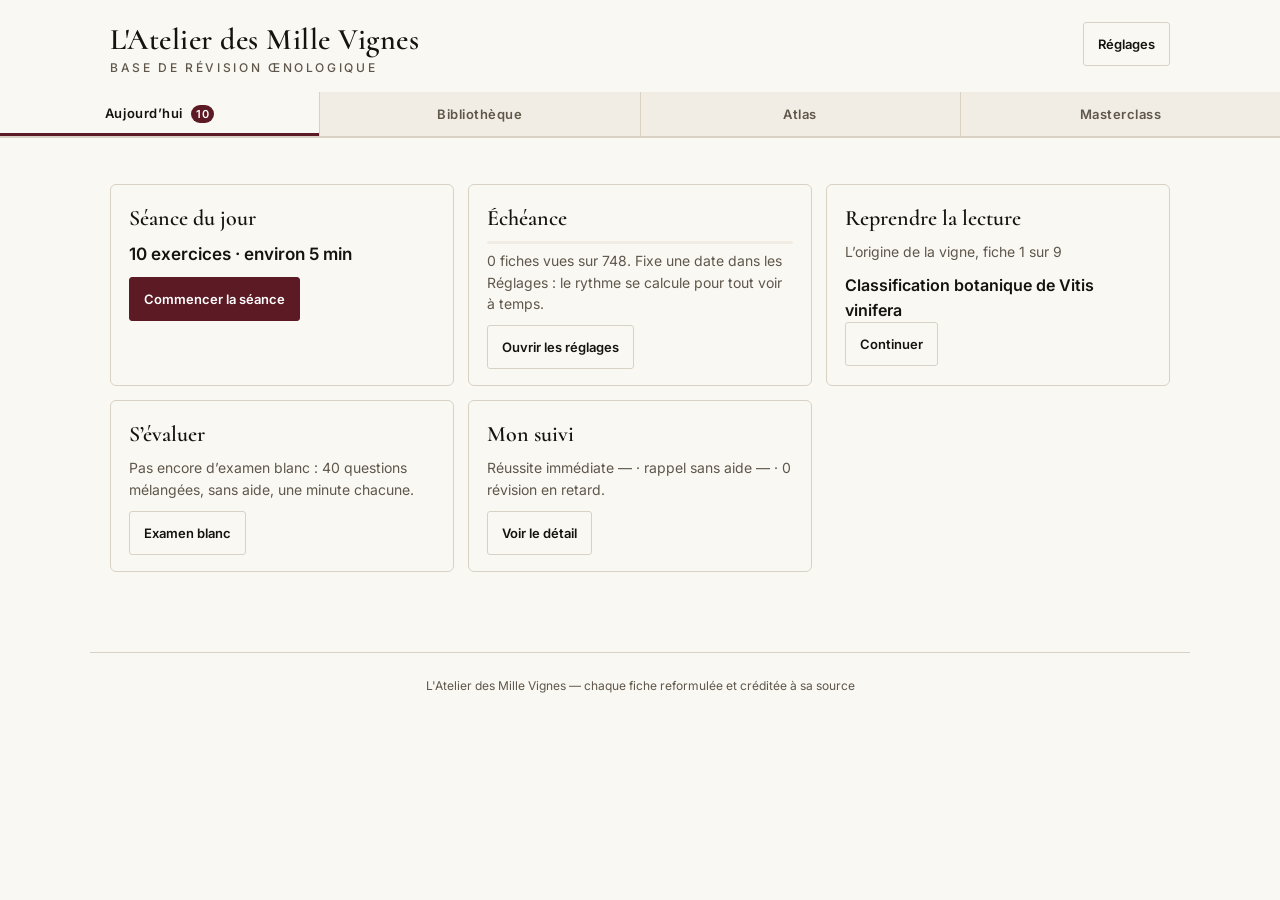
==== commit 2654eaee: "Refonte, étape 3 : Bibliothèque et quatre onglets Onglets : Aujourd'hui · Bibliothèque · Atlas · Mas" ====
--- a/index.html
+++ b/index.html
@@ -2,7 +2,7 @@
 <html lang="fr">
 <head>
 <meta charset="UTF-8">
-<meta name="viewport" content="width=device-width, initial-scale=1.0">
+<meta name="viewport" content="width=device-width, initial-scale=1.0, viewport-fit=cover">
 <title>L'Atelier des Mille Vignes</title>
 <link rel="manifest" href="manifest.webmanifest">
 <link rel="apple-touch-icon" href="icons/apple-touch-icon.png">
@@ -21,8 +21,7 @@
   </div>
   <div class="tabs" role="tablist" aria-label="Sections du site">
     <button class="tab tab-main on" role="tab" data-mode="jour" aria-selected="true">Aujourd’hui <span class="badge" id="dueBadge">0</span></button>
-    <button class="tab" role="tab" aria-selected="false" data-mode="revision">Fiches</button>
-    <button class="tab" role="tab" aria-selected="false" data-mode="lexique">Lexique</button>
+    <button class="tab" role="tab" aria-selected="false" data-mode="revision">Bibliothèque</button>
     <button class="tab" role="tab" aria-selected="false" data-mode="cartes">Atlas</button>
     <button class="tab" role="tab" aria-selected="false" data-mode="atelier">Masterclass</button>
   </div>
--- a/style.css
+++ b/style.css
@@ -277,7 +277,7 @@
     .sup-quiz{break-before:page}.sup-quiz h2{font-family:'Cormorant',serif;font-size:18pt;margin-bottom:8pt}
     .sup-quiz>ol>li{margin:0 0 10pt 14pt;break-inside:avoid}.sup-opts{list-style:lower-alpha;margin-left:16pt}.sup-line{margin-top:6pt}
   }
-  @media(max-width:560px){.grid{grid-template-columns:1fr}.tab{font-size:12px;padding:11px 8px;letter-spacing:0;flex:1 0 auto}.tabs{overflow-x:auto}.tab .long{display:none}.filt-act{width:100%}.filt-act>*{flex:1 1 140px}.brand .sub{display:none}.brand{font-size:22px}.head-inner{padding-top:12px;padding-bottom:10px;align-items:center;flex-wrap:nowrap}.filters{padding:12px 0}.ex-actions .later{margin-left:0}}
+  @media(max-width:560px){.grid{grid-template-columns:1fr}.tab{font-size:12px;padding:11px 8px;letter-spacing:0;flex:1 0 auto}.tabs{overflow-x:auto}.tab .long{display:none}.filt-act{width:100%}.filt-act>*{flex:1 1 140px}.brand .sub{display:none}.brand{font-size:22px}.head-inner{padding-top:12px;padding-bottom:10px;align-items:center;flex-wrap:nowrap}.filters{padding:12px 0}.tabs{position:fixed;left:0;right:0;bottom:0;z-index:30;background:var(--paper);border-top:1px solid var(--line);border-bottom:0;overflow:visible;padding-bottom:env(safe-area-inset-bottom)}.tab{flex:1 1 0;padding:12px 2px;font-size:12px}body{padding-bottom:calc(52px + env(safe-area-inset-bottom))}.lex-pop{bottom:calc(64px + env(safe-area-inset-bottom))} /* onglets en bas : à portée du pouce */.ex-actions .later{margin-left:0}}
   .tab{white-space:nowrap}
   .stat-line{margin-bottom:10px}
   .suivi{max-width:560px;margin:0 auto}
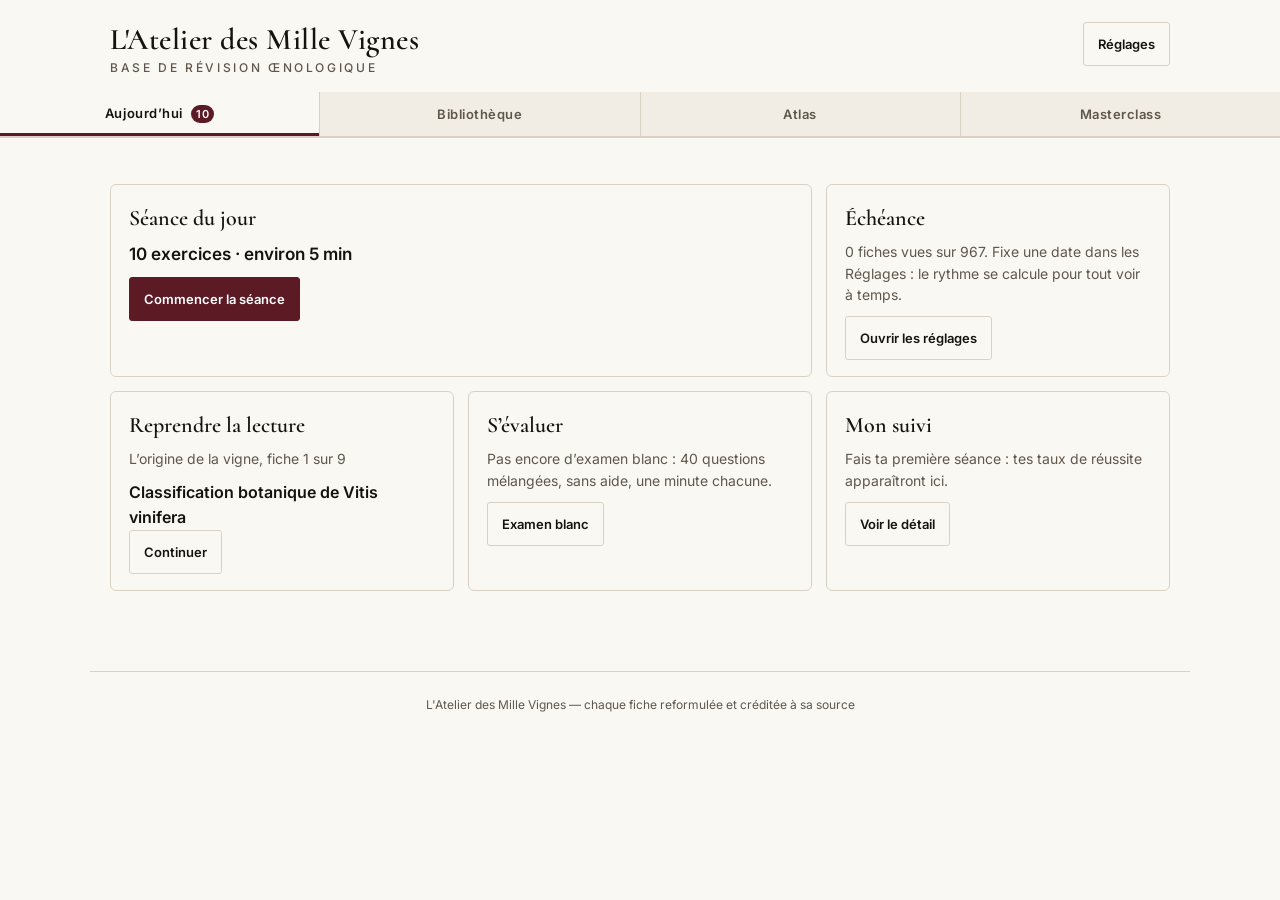
==== commit e3138e5a: "Audit du code : échéance passée, lenteurs, test du parcours, code inutilisé - Échéance passée : reto" ====
--- a/index.html
+++ b/index.html
@@ -140,6 +140,7 @@
 <script src="fiches/monde-nouvelle-zelande.js"></script>
 <script src="fiches/monde-portugal.js"></script>
 <script src="data/lexique.js"></script>
+<script src="data/lexique-fiches.js"></script>
 <script src="data/recits.js"></script>
 <script src="exercices.js"></script>
 <script src="app.js"></script>
--- a/style.css
+++ b/style.css
@@ -79,6 +79,10 @@
   .sec:first-of-type{margin-top:0}
   .toc-sec{font-family:'Cormorant',serif;font-weight:600;font-size:27px;padding:6px 0 8px;display:flex;justify-content:space-between;align-items:baseline;gap:12px;list-style:none;cursor:pointer}
   .toc-sec::-webkit-details-marker{display:none}
+  /* titres de la section et du chapitre ouverts collés en haut : on replie sans remonter */
+  .sec[open]>.toc-sec{position:sticky;top:var(--haut,0px);z-index:6;background:var(--paper);height:48px;box-sizing:border-box;white-space:nowrap}
+  .chap[open]>summary{position:sticky;top:calc(var(--haut,0px) + 48px);z-index:5;background:var(--paper)}
+  .sec,.chap{scroll-margin-top:var(--haut,0px)}
   .sec-t::before{content:"▸";display:inline-block;width:1em;color:var(--gold);font-family:'Inter';font-size:15px;vertical-align:3px}
   .sec[open]>.toc-sec .sec-t::before{content:"▾"}
   .sec-act{margin:0 0 6px}
@@ -178,6 +182,10 @@
 
   .empty{text-align:center;padding:70px 20px;color:var(--muted)}
   .lexique{max-width:760px;margin:0 auto}.lexique>input{width:100%;margin-bottom:14px}.card.lex{margin-bottom:10px}.card.lex h3{margin:0 0 6px}.lex-f{display:flex;flex-wrap:wrap;gap:6px;margin-top:8px}
+  .cave{max-width:760px;margin:0 auto}.cave>input{width:100%;margin-bottom:14px}.cave-dom{margin:22px 0 8px}.cave-dom small{font-weight:400;color:var(--muted)}
+  .card.vin summary{cursor:pointer}.vin-sub{color:var(--muted);font-size:13.5px}.vin-l{margin:6px 0;font-size:14.5px}.vin-l .synth{margin:0}.vin-warn{font-size:13.5px;color:var(--gold)}.vin-q{margin:8px 0}.vin-q summary{cursor:pointer;font-weight:600}
+  .vers-cave{font:inherit;font-weight:700;color:inherit;background:none;border:0;padding:0;text-decoration:underline dotted;cursor:pointer}
+  .sol-vide{color:var(--muted)}
   .empty h3{font-family:'Cormorant',serif;font-size:26px;color:var(--ink);margin-bottom:8px}
 
   footer.wrap{border-top:1px solid var(--line);padding-top:24px;padding-bottom:24px;font-size:12px;color:var(--muted);text-align:center}
@@ -199,17 +207,23 @@
   .ex-head{font-size:12px;letter-spacing:.12em;text-transform:uppercase;color:var(--muted);margin-bottom:12px}
   .ex-chrono{float:right;color:var(--wine-fg);font-variant-numeric:tabular-nums;letter-spacing:0}
   .bilan-themes,.bilan-err{text-align:left}
-  .lieux{display:grid;gap:6px}.lieux-t{font-family:'Cormorant',serif;font-size:26px;margin:14px 0 4px}
-  .lieu{display:grid;grid-template-columns:1fr auto;gap:2px 10px;text-align:left;font:inherit;padding:12px 14px;border:1px solid var(--line);border-radius:6px;background:var(--paper);color:var(--ink);cursor:pointer}
+  .lieux{display:grid;grid-template-columns:repeat(auto-fill,minmax(150px,1fr));gap:8px}.lieux-tt{display:flex;justify-content:space-between;align-items:baseline}.lieux-tt small{font-size:12px;color:var(--muted)}
+  .lieu-h{display:flex;justify-content:space-between;gap:6px;grid-column:1/-1}.lieu-c{color:var(--wine-fg);font-size:12px}
+  .lieu-gen{width:100%;margin-top:8px;border-style:dashed}.lieu-k{font-size:11px;letter-spacing:.16em;text-transform:uppercase;color:var(--muted);font-weight:600;margin:20px 0 8px}
+  .lieu-rev{border:1px solid var(--line);border-radius:8px;background:var(--paper2);padding:4px 14px 6px}.lieu-rev .chap-bar{display:block}.lieu-rev .chap-act{margin-top:12px}
+  .lien{font:inherit;font-size:14px;background:none;border:0;padding:8px 0;min-height:44px;color:var(--wine-fg);cursor:pointer}
+  .lieu-pied{grid-column:1/-1;display:flex;justify-content:space-between;gap:12px;margin-top:16px}.lieux-t{font-family:'Cormorant',serif;font-size:26px;margin:14px 0 4px}
+  .lieu{display:grid;grid-template-columns:1fr auto;align-content:start;gap:2px 10px;text-align:left;font:inherit;padding:12px 14px;border:1px solid var(--line);border-radius:6px;background:var(--paper);color:var(--ink);cursor:pointer}
   .lieu-n{font-weight:600}
   .lieu-tete{grid-column:1/-1;margin-bottom:10px}.lieu-t{font-family:'Cormorant',serif;font-size:30px;margin:12px 0 2px}
-  .lieu-nav{display:flex;gap:6px;overflow-x:auto;padding-bottom:6px;scrollbar-width:thin}.lieu-nav .partie{flex:none;white-space:nowrap}
   .jour{display:grid;gap:14px;grid-template-columns:repeat(auto-fit,minmax(280px,1fr))}
   .jour-carte{border:1px solid var(--line);border-radius:6px;padding:16px 18px;background:var(--paper)}
   .jour-carte h3{font-family:'Cormorant',serif;font-size:22px;margin-bottom:6px}
   .jour-chiffre{font-size:17px;font-weight:600;margin-bottom:10px}
   .jour-note{font-size:14px;color:var(--muted);margin:6px 0 10px}
   .jour-carte .chap-bar{display:block;margin:6px 0}
+  @media(min-width:960px){.jour{grid-template-columns:repeat(3,1fr)}.jour-carte:first-child{grid-column:span 2}} /* 5 cartes : 2 lignes pleines */
+  #introLine,#progPanel{max-width:760px;margin-left:auto;margin-right:auto} /* même largeur que le sommaire */
   .fiche-search{width:100%;margin-bottom:10px}
   .ex-warn{color:var(--warn);font-weight:600;margin-left:8px;white-space:nowrap}
   .ex-prompt{font-family:'Cormorant',serif;font-size:24px;font-weight:600;line-height:1.2;margin-bottom:16px}
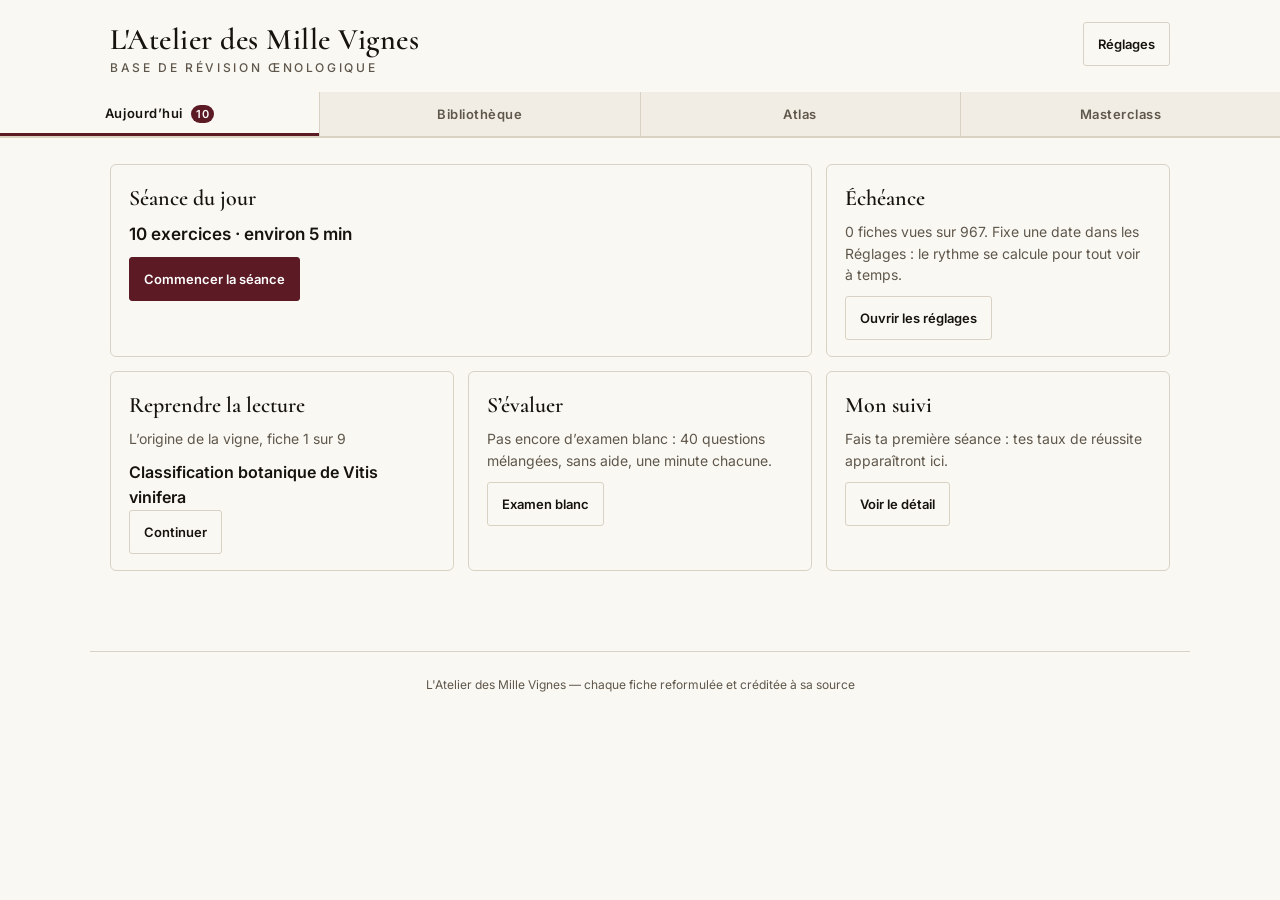
==== commit 4efcdbc6: "Maquette validée : Réglages en liste, onglet Aujourd'hui, chiffres alignés, lexique, pré-test, Atlas" ====
--- a/index.html
+++ b/index.html
@@ -26,15 +26,25 @@
     <button class="tab" role="tab" aria-selected="false" data-mode="atelier">Masterclass</button>
   </div>
 </header>
-<section class="reglages" id="reglages" hidden><div class="wrap">
-  <h2 class="reg-t">Réglages et sauvegarde</h2>
-  <div class="foot-save"><button class="reset-all" id="exportProg">Sauvegarder ma progression et mes programmes</button>
-  <button class="reset-all" id="suiviLink">Mon suivi</button>
-  <button class="reset-all" id="importBtn">Restaurer une sauvegarde</button><input type="file" id="importProg" accept="application/json,.json" hidden></div>
-  <div class="foot-save"><button class="reset-all" id="pretestBtn"></button><button class="reset-all" id="sessionSizeBtn"></button><button class="reset-all" id="themeBtn"></button></div>
-  <div class="foot-save"><label class="ech">Échéance de révision <input type="date" id="echeance"></label> <span id="echeanceInfo"></span></div>
-  <div class="foot-save"><button class="reset-all" id="partBtn">Importer mes partenaires (fichier privé)</button><input type="file" id="partFile" accept="application/json,.json" hidden></div>
-  <div class="foot-reset"><button class="reset-all danger" id="resetAll">Réinitialiser toute ma progression</button></div>
+<section class="reglages" id="reglages" aria-labelledby="regT" hidden><div class="wrap reg">
+  <h2 class="reg-t" id="regT">Réglages et sauvegarde</h2>
+  <div class="reg-g"><h3 class="reg-gt">Sauvegarde</h3>
+    <div class="reg-l"><span>Ma progression et mes programmes<small id="savedInfo"></small></span><button class="btn primary" id="exportProg">Sauvegarder</button></div>
+    <div class="reg-l"><span>Restaurer une sauvegarde<small>La réponse la plus récente est gardée</small></span><button class="btn" id="importBtn">Choisir…</button><input type="file" id="importProg" accept="application/json,.json" hidden></div>
+  </div>
+  <div class="reg-g"><h3 class="reg-gt">Révision</h3>
+    <div class="reg-l"><label for="echeance">Échéance<small id="echeanceInfo"></small></label><input type="date" id="echeance" class="ex-input reg-date"></div>
+    <div class="reg-l"><span id="lgL">Longueur d’une séance</span><div class="seg" id="sessionSize" role="group" aria-labelledby="lgL"><button type="button" data-v="10">10</button><button type="button" data-v="20">20</button><button type="button" data-v="40">40</button></div></div>
+    <div class="reg-l"><label for="pretestSw">Pré-test avant les nouvelles fiches</label><input type="checkbox" role="switch" id="pretestSw" class="sw"></div>
+  </div>
+  <div class="reg-g"><h3 class="reg-gt">Affichage</h3>
+    <div class="reg-l"><span id="thL">Thème</span><div class="seg" id="themeSeg" role="group" aria-labelledby="thL"><button type="button" data-v="">Auto</button><button type="button" data-v="light">Clair</button><button type="button" data-v="dark">Sombre</button></div></div>
+  </div>
+  <div class="reg-g"><h3 class="reg-gt">Mes données</h3>
+    <div class="reg-l"><span>Mon suivi<small>Réussite, rappel, examens blancs</small></span><button class="btn" id="suiviLink">Ouvrir</button></div>
+    <div class="reg-l"><span>Mes partenaires<small>Fichier privé, gardé dans ce navigateur</small></span><button class="btn" id="partBtn">Importer…</button><input type="file" id="partFile" accept="application/json,.json" hidden></div>
+  </div>
+  <div class="reg-danger"><button class="btn danger" id="resetAll">Réinitialiser toute ma progression</button></div>
 </div></section>
 
 <div class="filters" id="filterBar" style="display:none">
--- a/style.css
+++ b/style.css
@@ -13,14 +13,25 @@
 
   header{border-bottom:1px solid var(--line);position:sticky;top:0;z-index:20;background:var(--paper)} /* top négatif posé par app.js : seuls les onglets restent */
   .reg-btn{font-size:13px;padding:6px 12px}
-  .reglages{background:var(--paper2);border-bottom:1px solid var(--line);padding:14px 0 18px;font-size:12px;color:var(--muted);text-align:center}.reglages[hidden]{display:none}
+  .reglages{background:var(--paper2);border-bottom:1px solid var(--line);padding:14px 0 18px;font-size:15px;color:var(--ink)}
+  .reg{max-width:600px}.reg-g{margin-top:14px}.reg-gt{font-size:12px;letter-spacing:.14em;text-transform:uppercase;color:var(--muted);font-weight:600;margin-bottom:4px}
+  .reg-l{display:flex;align-items:center;justify-content:space-between;gap:12px;padding:8px 0;border-top:1px solid var(--line);min-height:58px}
+  .reg-l small{display:block;font-size:13px;color:var(--muted);line-height:1.35;margin-top:2px}
+  .seg{display:inline-flex;flex:none;border:1px solid var(--line);border-radius:6px;overflow:hidden}
+  .seg button{font:inherit;font-size:14px;min-width:46px;min-height:44px;padding:0 12px;border:0;border-left:1px solid var(--line);background:var(--field);color:var(--ink);cursor:pointer}
+  .seg button:first-child{border-left:0}.seg button[aria-pressed=true]{background:var(--wine);color:#fff;font-weight:600}
+  .sw{appearance:none;-webkit-appearance:none;flex:none;width:52px;height:32px;border-radius:16px;background:var(--line);position:relative;cursor:pointer;margin:6px 0}
+  .sw::after{content:'';position:absolute;top:3px;left:3px;width:26px;height:26px;border-radius:50%;background:#fff;box-shadow:0 1px 2px rgba(0,0,0,.25);transition:left .15s}
+  .sw:checked{background:var(--wine)}.sw:checked::after{left:23px}
+  .reg-l .reg-date{width:auto;flex:none}.reg-danger{margin-top:22px;text-align:center}.btn.danger{color:var(--bad);border-color:var(--bad);background:none}.reglages[hidden]{display:none}
   .reg-t{font-family:'Cormorant',serif;font-size:22px;color:var(--ink);margin-bottom:8px}
   .parties{grid-column:1/-1;display:flex;gap:6px;flex-wrap:wrap;margin-bottom:14px}
-  .partie{font:inherit;font-size:14px;padding:8px 14px;border:1px solid var(--line);border-radius:999px;background:none;color:var(--ink);cursor:pointer}
+  .partie{font:inherit;font-size:14px;padding:8px 14px;min-height:44px;border:1px solid var(--line);border-radius:999px;background:none;color:var(--ink);cursor:pointer}
   .partie small{color:var(--muted)}
   .partie.on{background:var(--wine);border-color:var(--wine);color:#fff}.partie.on small{color:inherit;opacity:.8}
   .head-inner{display:flex;align-items:baseline;justify-content:space-between;gap:16px;padding-top:22px;padding-bottom:18px;flex-wrap:wrap}
   :focus-visible{outline:2px solid var(--wine-fg);outline-offset:2px}
+  .ex-prompt:focus,.ex-answer:focus,.fb:focus{outline:none} /* focus posé par le script pour le lecteur d'écran : pas de cadre sur un texte */
   .brand{font-family:'Cormorant',serif;font-weight:600;font-size:30px;letter-spacing:.5px;line-height:1}
   .brand .sub{display:block;font-family:'Inter';font-weight:500;font-size:12px;letter-spacing:.22em;text-transform:uppercase;color:var(--muted);margin-top:7px}
 
@@ -60,14 +71,14 @@
   .filt-panel[open]>summary{margin-bottom:12px}
   .filt-panel>summary::before{content:"▸";margin-right:6px}.filt-panel[open]>summary::before{content:"▾"}
   .count{font-size:13px;color:var(--muted)}.count b{color:var(--ink)}
-  .filt-act{display:flex;gap:8px;flex-wrap:wrap}
+  .filt-act{display:flex;gap:8px;flex-wrap:wrap}.filt-act:not(:has(>:not([hidden]))){display:none} /* boutons tous masqués : pas de ligne vide */
 
   .save-banner[hidden]{display:none}
   .save-banner{display:flex;align-items:center;justify-content:space-between;gap:12px;flex-wrap:wrap;border:1px solid var(--gold);background:var(--paper2);border-radius:3px;padding:10px 14px;margin-bottom:18px;font-size:14px;color:var(--muted)}
   .clear{font-size:12px;color:var(--wine-fg);background:none;border:none;cursor:pointer;text-decoration:underline;font-family:inherit}
 
   main{padding:26px 0 80px}
-  .intro{font-family:'Cormorant',serif;font-size:18px;color:var(--muted);margin-bottom:20px;font-style:italic}
+  .intro{font-family:'Cormorant',serif;font-size:18px;color:var(--muted);margin-bottom:20px;font-style:italic}.intro:empty{display:none}
   .grid{display:grid;grid-template-columns:repeat(auto-fill,minmax(330px,1fr));gap:18px;align-items:start}
   .card-toggle{all:unset;cursor:pointer;display:block}
   /* Sommaire : les fiches rangées comme dans le livre, section > chapitre, avec la progression */
@@ -192,11 +203,6 @@
   .foot-set>summary{cursor:pointer;color:var(--muted);font-size:12px;text-decoration:underline;list-style:none;padding:10px 0}
   .foot-set>summary::-webkit-details-marker{display:none}
   .foot-set[open]>summary{margin-bottom:8px}
-  .foot-save{display:flex;gap:6px 22px;justify-content:center;flex-wrap:wrap}
-  .ech input{font:inherit;color:var(--ink);background:var(--field);border:1px solid var(--line);border-radius:3px;padding:2px 6px}
-  .foot-reset{margin-top:44px;padding-top:18px;border-top:1px dotted var(--line)}
-  .reset-all.danger{color:var(--wine-fg)}
-  .reset-all{font-size:12px;color:var(--muted);background:none;border:none;cursor:pointer;text-decoration:underline;font-family:inherit}
 
   .btn{font-family:inherit;font-size:13px;font-weight:600;padding:10px 14px;min-height:44px;border-radius:3px;border:1px solid var(--line);background:var(--paper);cursor:pointer;color:var(--ink)}
   .btn:hover{border-color:var(--gold)}.btn:disabled{opacity:.5;cursor:default}
@@ -205,10 +211,13 @@
   .session{max-width:680px;margin:0 auto}
   .ex{background:var(--paper);border:1px solid var(--line);border-left:3px solid var(--gold);border-radius:3px;padding:22px}
   .ex-head{font-size:12px;letter-spacing:.12em;text-transform:uppercase;color:var(--muted);margin-bottom:12px}
+  .ex-quit{display:block;min-height:44px;margin:-14px 0 2px}
+  body{font-variant-numeric:lining-nums} /* Cormorant dessine les chiffres bas de casse : « 63 % » inégal */
+  .lex-etym{font-size:15px;color:var(--ink2)}
   .ex-chrono{float:right;color:var(--wine-fg);font-variant-numeric:tabular-nums;letter-spacing:0}
   .bilan-themes,.bilan-err{text-align:left}
   .lieux{display:grid;grid-template-columns:repeat(auto-fill,minmax(150px,1fr));gap:8px}.lieux-tt{display:flex;justify-content:space-between;align-items:baseline}.lieux-tt small{font-size:12px;color:var(--muted)}
-  .lieu-h{display:flex;justify-content:space-between;gap:6px;grid-column:1/-1}.lieu-c{color:var(--wine-fg);font-size:12px}
+  .lieu-h{display:flex;justify-content:space-between;gap:6px;grid-column:1/-1}.lieu-c{color:var(--muted);font-size:12px}
   .lieu-gen{width:100%;margin-top:8px;border-style:dashed}.lieu-k{font-size:11px;letter-spacing:.16em;text-transform:uppercase;color:var(--muted);font-weight:600;margin:20px 0 8px}
   .lieu-rev{border:1px solid var(--line);border-radius:8px;background:var(--paper2);padding:4px 14px 6px}.lieu-rev .chap-bar{display:block}.lieu-rev .chap-act{margin-top:12px}
   .lien{font:inherit;font-size:14px;background:none;border:0;padding:8px 0;min-height:44px;color:var(--wine-fg);cursor:pointer}
@@ -230,7 +239,7 @@
   .ex-statement,.ex-cloze{font-size:16px;margin-bottom:12px;line-height:2.2}
   .ex-answer{background:var(--ink);color:var(--paper);padding:14px;border-radius:3px;font-size:15px;margin-bottom:12px}
   .ex-input{font-family:inherit;font-size:16px;padding:9px 10px;border:1px solid var(--line);border-radius:3px;background:var(--field);color:var(--ink);min-height:44px;width:100%}
-  .ex-input.blank{width:9em;min-height:38px;padding:4px 8px;margin:0 3px}
+  .ex-input.blank{width:9em;min-height:44px;padding:4px 8px;margin:0 3px}
   .opt{min-height:44px;font-size:14px}
   .opt.picked{background:var(--paper2);border-color:var(--ink);box-shadow:inset 3px 0 0 var(--ink)}
   .match-row{display:grid;grid-template-columns:1fr 1.2fr;gap:10px;align-items:center;margin-bottom:8px;font-size:14px}
@@ -262,7 +271,7 @@
   .prog-opts{display:grid;grid-template-columns:2fr 90px 1.2fr;gap:8px;border:1px solid var(--line);border-top:none;padding:8px;border-radius:0 0 3px 3px;background:var(--paper2)}
   .prog-field{display:flex;flex-direction:column;gap:3px;font-size:12px;color:var(--muted)}.prog-field .ex-input{margin:0}
   .prog-check{display:flex;gap:8px;align-items:center;font-size:14px;margin-top:10px}.prog-check input{width:20px;height:20px}
-  .proj{position:fixed;inset:0;z-index:100;background:var(--ink);color:var(--paper);display:flex;flex-direction:column;padding:4vh 6vw;overflow:auto}
+  .proj{--ink:#16130f;--paper:#faf8f3;--paper2:#f1ede4;--line:#d9d2c4;--wine:#5b1a24;--wine-fg:#5b1a24;--gold:#7d6233;--muted:#5f574b;--ink2:#3a342c;color-scheme:light;position:fixed;inset:0;z-index:100;background:var(--ink);color:var(--paper);display:flex;flex-direction:column;padding:4vh 6vw;overflow:auto}
   .proj[hidden]{display:none}
   .proj-slide{flex:1;max-width:1100px;width:100%;margin:0 auto}
   .proj-kicker{color:#cbb48a;font-size:clamp(14px,1.6vw,20px);margin-bottom:2vh}
@@ -291,7 +300,7 @@
     .sup-quiz{break-before:page}.sup-quiz h2{font-family:'Cormorant',serif;font-size:18pt;margin-bottom:8pt}
     .sup-quiz>ol>li{margin:0 0 10pt 14pt;break-inside:avoid}.sup-opts{list-style:lower-alpha;margin-left:16pt}.sup-line{margin-top:6pt}
   }
-  @media(max-width:560px){.grid{grid-template-columns:1fr}.tab{font-size:12px;padding:11px 8px;letter-spacing:0;flex:1 0 auto}.tabs{overflow-x:auto}.tab .long{display:none}.filt-act{width:100%}.filt-act>*{flex:1 1 140px}.brand .sub{display:none}.brand{font-size:22px}.head-inner{padding-top:12px;padding-bottom:10px;align-items:center;flex-wrap:nowrap}.filters{padding:12px 0}.tabs{position:fixed;left:0;right:0;bottom:0;z-index:30;background:var(--paper);border-top:1px solid var(--line);border-bottom:0;overflow:visible;padding-bottom:env(safe-area-inset-bottom)}.tab{flex:1 1 0;padding:12px 2px;font-size:12px}body{padding-bottom:calc(52px + env(safe-area-inset-bottom))}.lex-pop{bottom:calc(64px + env(safe-area-inset-bottom))} /* onglets en bas : à portée du pouce */.ex-actions .later{margin-left:0}}
+  @media(max-width:560px){.grid{grid-template-columns:1fr}.tab{font-size:12px;padding:11px 8px;letter-spacing:0;flex:1 0 auto}.tabs{overflow-x:auto}.tab .long{display:none}.filt-act{width:100%}.filt-act>*{flex:1 1 140px}.brand .sub{display:none}.brand{font-size:22px}.head-inner{padding-top:12px;padding-bottom:10px;align-items:center;flex-wrap:nowrap}.filters{padding:12px 0}.tabs{position:fixed;left:0;right:0;bottom:0;z-index:30;background:var(--paper);border-top:1px solid var(--line);border-bottom:0;overflow:visible;padding-bottom:env(safe-area-inset-bottom)}.tab{flex:1 1 0;padding:12px 2px;font-size:12px}body{padding-bottom:calc(52px + env(safe-area-inset-bottom))}.lex-pop{bottom:calc(64px + env(safe-area-inset-bottom))} /* onglets en bas : à portée du pouce */.ex-actions .later{margin-left:0}.tab.tab-main{flex:1.35 1 0}.tab .badge{margin-left:4px} /* « Aujourd’hui 48 » touchait le bord */}
   .tab{white-space:nowrap}
   .stat-line{margin-bottom:10px}
   .suivi{max-width:560px;margin:0 auto}
@@ -305,8 +314,8 @@
   @media (max-width:560px),(pointer:coarse){
     .chip,.chip.sub{min-height:44px;display:inline-flex;align-items:center}
     .geo-node{min-height:44px;display:flex;align-items:center;padding-top:0;padding-bottom:0}
-    .filt-panel>summary,.clear,.reset-all,.srs-btn,.mini{min-height:44px}
-    .reset-all,.clear{padding:0 8px}
+    .filt-panel>summary,.clear,.srs-btn,.mini{min-height:44px}
+    .clear{padding:0 8px}
     .cours summary,.to-check summary{padding:12px 0;min-height:44px}
     .tab,.card-toggle{min-height:44px}
   }
@@ -323,7 +332,7 @@
   .lex-pop{position:fixed;left:50%;bottom:16px;transform:translateX(-50%);width:min(440px,calc(100% - 32px));max-height:60vh;overflow:auto;background:var(--paper);border:1px solid var(--line);border-top:3px solid var(--wine);border-radius:4px;box-shadow:0 8px 30px rgba(0,0,0,.18);padding:16px 18px;z-index:1000}
   .lex-pop h4{font-family:'Cormorant',serif;font-size:22px;margin:0 28px 6px 0}
   .lex-pop p{margin-bottom:10px}
-  .lex-x{position:absolute;top:8px;right:10px;border:none;background:none;font-size:24px;line-height:1;cursor:pointer;color:var(--muted);padding:4px 8px}
+  .lex-x{position:absolute;top:2px;right:4px;border:none;background:none;font-size:24px;line-height:1;cursor:pointer;color:var(--muted);padding:4px 8px;min-width:44px;min-height:44px}
   .lex-ph{margin:10px 0 12px}
   .lex-ph img{display:block;width:100%;max-height:300px;object-fit:contain;border-radius:3px;background:var(--paper2)}
   .lex-ph figcaption{font-size:12.5px;color:var(--muted);margin-top:5px;line-height:1.4}
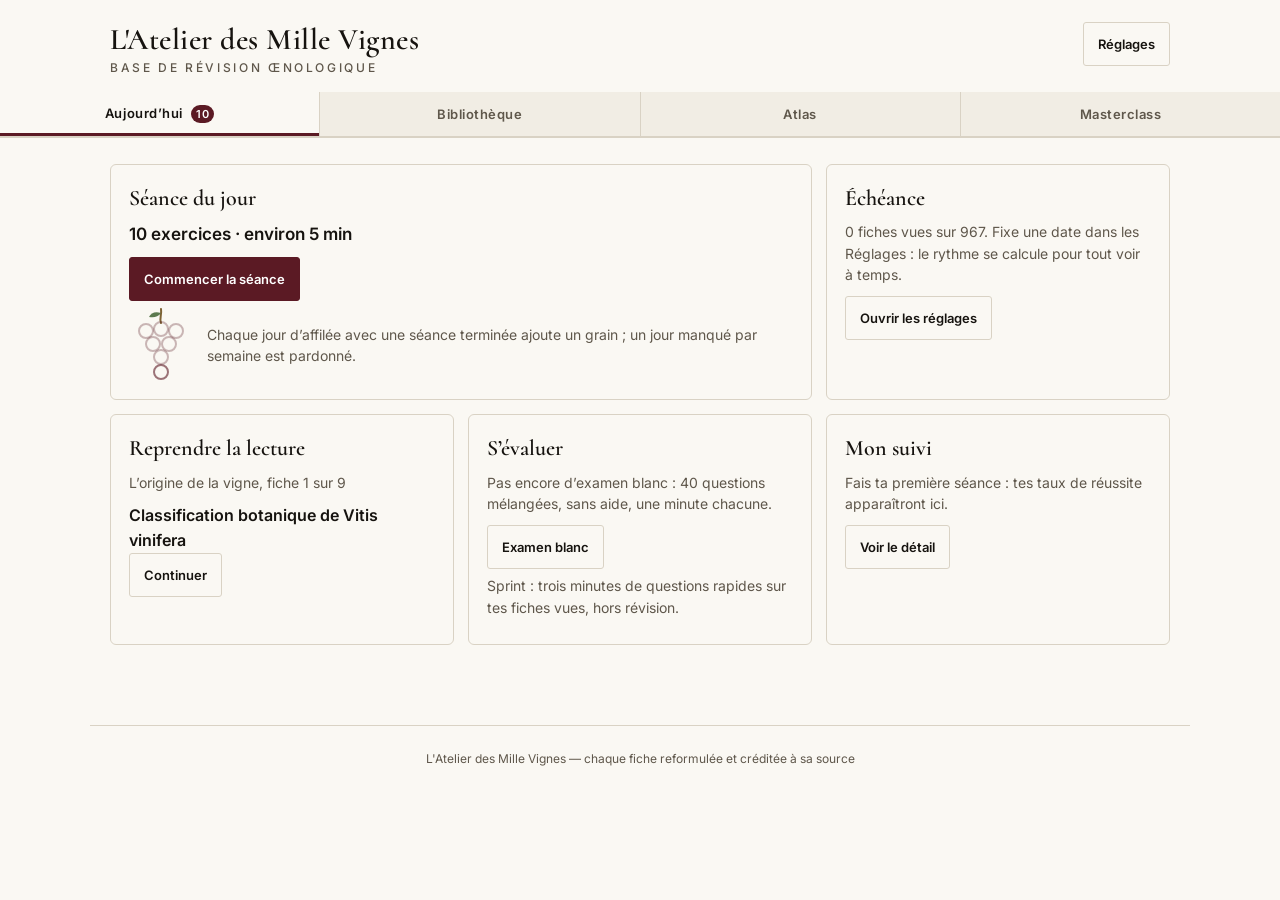
==== commit 58fdb406: "Audit du 03/11 : neuf corrections - Nouvelle version : pas de rechargement pendant un jeu ni une pro" ====
--- a/index.html
+++ b/index.html
@@ -93,66 +93,66 @@
 <div id="zoom" class="zoom" role="dialog" aria-label="Schéma agrandi" hidden><button class="btn zoom-x">Fermer ✕</button><div class="zoom-in"></div></div>
 <div id="proj" class="proj" role="dialog" aria-label="Projection de la masterclass" tabindex="-1" hidden></div>
 
-<script src="fiches.js"></script>
-<script src="fiches/016-domestication.js"></script>
-<script src="fiches/040-nature.js"></script>
-<script src="fiches/076-ecologie.js"></script>
-<script src="fiches/104-climat.js"></script>
-<script src="fiches/124-geologie.js"></script>
-<script src="fiches/150-terroir.js"></script>
-<script src="fiches/203-vinification.js"></script>
-<script src="fiches/244-degustation.js"></script>
-<script src="fiches/288-service.js"></script>
-<script src="fiches/331-conclusion.js"></script>
-<script src="fiches/cepages.js"></script>
-<script src="fiches/fr-alsace-appellations.js"></script>
-<script src="fiches/fr-alsace.js"></script>
-<script src="fiches/fr-beaujolais-appellations.js"></script>
-<script src="fiches/fr-beaujolais.js"></script>
-<script src="fiches/fr-bordeaux-appellations.js"></script>
-<script src="fiches/fr-bordeaux.js"></script>
-<script src="fiches/fr-bourgogne.js"></script>
-<script src="fiches/fr-champagne-appellations.js"></script>
-<script src="fiches/fr-champagne.js"></script>
-<script src="fiches/fr-charentes.js"></script>
-<script src="fiches/fr-corse-appellations.js"></script>
-<script src="fiches/fr-corse.js"></script>
-<script src="fiches/fr-france.js"></script>
-<script src="fiches/fr-jura-appellations.js"></script>
-<script src="fiches/fr-jura.js"></script>
-<script src="fiches/fr-languedoc-appellations.js"></script>
-<script src="fiches/fr-languedoc.js"></script>
-<script src="fiches/fr-loire-appellations.js"></script>
-<script src="fiches/fr-loire.js"></script>
-<script src="fiches/fr-lorraine.js"></script>
-<script src="fiches/fr-provence-appellations.js"></script>
-<script src="fiches/fr-provence.js"></script>
-<script src="fiches/fr-rhone-appellations.js"></script>
-<script src="fiches/fr-rhone.js"></script>
-<script src="fiches/fr-roussillon-appellations.js"></script>
-<script src="fiches/fr-roussillon.js"></script>
-<script src="fiches/fr-savoie-appellations.js"></script>
-<script src="fiches/fr-savoie.js"></script>
-<script src="fiches/fr-sud-ouest-appellations.js"></script>
-<script src="fiches/fr-sud-ouest.js"></script>
-<script src="fiches/monde-afrique-du-sud.js"></script>
-<script src="fiches/monde-allemagne.js"></script>
-<script src="fiches/monde-argentine.js"></script>
-<script src="fiches/monde-australie.js"></script>
-<script src="fiches/monde-autriche.js"></script>
-<script src="fiches/monde-canada.js"></script>
-<script src="fiches/monde-chili.js"></script>
-<script src="fiches/monde-espagne.js"></script>
-<script src="fiches/monde-etats-unis.js"></script>
-<script src="fiches/monde-grece.js"></script>
-<script src="fiches/monde-hongrie.js"></script>
-<script src="fiches/monde-italie.js"></script>
-<script src="fiches/monde-nouvelle-zelande.js"></script>
-<script src="fiches/monde-portugal.js"></script>
-<script src="data/lexique.js"></script>
-<script src="data/lexique-fiches.js"></script>
-<script src="data/recits.js"></script>
-<script src="exercices.js"></script>
-<script src="app.js"></script>
+<script defer src="fiches.js"></script>
+<script defer src="fiches/016-domestication.js"></script>
+<script defer src="fiches/040-nature.js"></script>
+<script defer src="fiches/076-ecologie.js"></script>
+<script defer src="fiches/104-climat.js"></script>
+<script defer src="fiches/124-geologie.js"></script>
+<script defer src="fiches/150-terroir.js"></script>
+<script defer src="fiches/203-vinification.js"></script>
+<script defer src="fiches/244-degustation.js"></script>
+<script defer src="fiches/288-service.js"></script>
+<script defer src="fiches/331-conclusion.js"></script>
+<script defer src="fiches/cepages.js"></script>
+<script defer src="fiches/fr-alsace-appellations.js"></script>
+<script defer src="fiches/fr-alsace.js"></script>
+<script defer src="fiches/fr-beaujolais-appellations.js"></script>
+<script defer src="fiches/fr-beaujolais.js"></script>
+<script defer src="fiches/fr-bordeaux-appellations.js"></script>
+<script defer src="fiches/fr-bordeaux.js"></script>
+<script defer src="fiches/fr-bourgogne.js"></script>
+<script defer src="fiches/fr-champagne-appellations.js"></script>
+<script defer src="fiches/fr-champagne.js"></script>
+<script defer src="fiches/fr-charentes.js"></script>
+<script defer src="fiches/fr-corse-appellations.js"></script>
+<script defer src="fiches/fr-corse.js"></script>
+<script defer src="fiches/fr-france.js"></script>
+<script defer src="fiches/fr-jura-appellations.js"></script>
+<script defer src="fiches/fr-jura.js"></script>
+<script defer src="fiches/fr-languedoc-appellations.js"></script>
+<script defer src="fiches/fr-languedoc.js"></script>
+<script defer src="fiches/fr-loire-appellations.js"></script>
+<script defer src="fiches/fr-loire.js"></script>
+<script defer src="fiches/fr-lorraine.js"></script>
+<script defer src="fiches/fr-provence-appellations.js"></script>
+<script defer src="fiches/fr-provence.js"></script>
+<script defer src="fiches/fr-rhone-appellations.js"></script>
+<script defer src="fiches/fr-rhone.js"></script>
+<script defer src="fiches/fr-roussillon-appellations.js"></script>
+<script defer src="fiches/fr-roussillon.js"></script>
+<script defer src="fiches/fr-savoie-appellations.js"></script>
+<script defer src="fiches/fr-savoie.js"></script>
+<script defer src="fiches/fr-sud-ouest-appellations.js"></script>
+<script defer src="fiches/fr-sud-ouest.js"></script>
+<script defer src="fiches/monde-afrique-du-sud.js"></script>
+<script defer src="fiches/monde-allemagne.js"></script>
+<script defer src="fiches/monde-argentine.js"></script>
+<script defer src="fiches/monde-australie.js"></script>
+<script defer src="fiches/monde-autriche.js"></script>
+<script defer src="fiches/monde-canada.js"></script>
+<script defer src="fiches/monde-chili.js"></script>
+<script defer src="fiches/monde-espagne.js"></script>
+<script defer src="fiches/monde-etats-unis.js"></script>
+<script defer src="fiches/monde-grece.js"></script>
+<script defer src="fiches/monde-hongrie.js"></script>
+<script defer src="fiches/monde-italie.js"></script>
+<script defer src="fiches/monde-nouvelle-zelande.js"></script>
+<script defer src="fiches/monde-portugal.js"></script>
+<script defer src="data/lexique.js"></script>
+<script defer src="data/lexique-fiches.js"></script>
+<script defer src="data/recits.js"></script>
+<script defer src="exercices.js"></script>
+<script defer src="app.js"></script>
 </body>
 </html>
--- a/style.css
+++ b/style.css
@@ -50,7 +50,7 @@
   .filt-label .dot{width:6px;height:6px;border-radius:50%}
   .chips{display:flex;flex-wrap:wrap;gap:6px}
   .chip{font-size:12.5px;border:1px solid #8f8676;background:var(--paper);padding:5px 11px;border-radius:40px;cursor:pointer;color:var(--ink);transition:all .15s;font-family:inherit}
-  .chip:hover{border-color:var(--gold)}
+  @media (hover:hover){.chip:hover{border-color:var(--gold)}}
   .chip.on{background:var(--ink);color:var(--paper);border-color:var(--ink)}
   .sub-panel{margin-top:10px;padding-top:10px;border-top:1px dotted var(--line);display:none}
   .sub-panel.show{display:block}
@@ -63,7 +63,7 @@
   .geo-node .tw{display:inline-block;width:14px;color:var(--muted)}
   .geo-pays{font-weight:600}.geo-region{padding-left:16px}.geo-appel{padding-left:34px;color:var(--wine-soft)}
   .geo-appel.on,.geo-region.on{color:var(--wine-fg);font-weight:600}
-  .geo-appel:hover,.geo-region:hover,.geo-pays:hover{color:var(--wine-fg)}
+  @media (hover:hover){.geo-appel:hover,.geo-region:hover,.geo-pays:hover{color:var(--wine-fg)}}
   .geo-hidden{display:none}
 
   .filt-foot{display:flex;justify-content:space-between;align-items:center;flex-wrap:wrap;gap:10px}
@@ -105,8 +105,8 @@
   .chap-t::before{content:"▸";display:inline-block;width:1.1em;color:var(--gold);font-family:'Inter';font-size:13px;vertical-align:2px}
   .chap[open] .chap-t::before{content:"▾"}
   .chap-m{font-size:13px;color:var(--muted);white-space:nowrap}
-  .chap-bar{grid-column:1/-1;height:3px;background:var(--paper2);border-radius:2px;margin-top:8px;overflow:hidden}
-  .chap-bar i{display:block;height:100%;background:var(--wine)}
+  .chap-bar{grid-column:1/-1;position:relative;height:3px;background:var(--paper2);border-radius:2px;margin-top:8px;overflow:hidden}
+  .chap-bar i{position:absolute;left:0;top:0;height:100%;background:var(--wine);opacity:.45}.chap-bar i.m{opacity:1} /* vues en clair, maîtrisées en plein */
   .chap-in{padding:2px 0 18px}
   .chap-act{display:flex;gap:8px;flex-wrap:wrap;margin:4px 0 12px}
   .chap .card{padding:12px 14px;margin-bottom:6px}
@@ -132,7 +132,7 @@
   .sub-tags{display:flex;gap:5px;flex-wrap:wrap;margin-bottom:12px}
   .sub-tag{font-size:12px;color:var(--gold);border:1px solid var(--gold);padding:1px 7px;border-radius:30px}
   .card h3{font-family:'Cormorant',serif;font-weight:600;font-size:23px;line-height:1.15;margin-bottom:9px}
-  .synth{font-size:14.5px;color:var(--ink2);margin-bottom:14px}
+  .synth{font-size:14.5px;color:var(--ink2);margin-bottom:14px}.br{display:block;height:.6em}.card:not(.open):not(.lex) .synth .br{display:none}
   .mnemo{background:var(--paper2);border-left:3px solid var(--gold);padding:10px 12px;font-size:13.5px;border-radius:0 3px 3px 0;margin-bottom:14px}
   .mnemo .m-lbl{font-size:12px;letter-spacing:.14em;text-transform:uppercase;color:var(--gold);font-weight:700;display:block;margin-bottom:3px}
   .tag.ok{color:var(--ok);border:1px solid var(--ok)}
@@ -155,8 +155,8 @@
   .cours{margin:0 0 14px;font-size:13.5px}
   .cours summary{cursor:pointer;color:var(--wine-fg);font-weight:600}
   .cours .lede{font-style:italic}.cours .ess{border-left:3px solid var(--wine);padding:6px 10px;background:var(--paper2)}
-  .cours h4{margin:12px 0 4px;font-size:14px}.cours table{border-collapse:collapse;width:100%;font-size:12.5px}
-  .cours td,.cours th{border:1px solid var(--line);padding:4px 6px;text-align:left;vertical-align:top}
+  .cours h4{margin:12px 0 4px;font-size:14px}.cours table{border-collapse:collapse;width:100%;font-size:12.5px;table-layout:fixed}
+  .tab-defil{overflow-x:auto}.cours td,.cours th{border:1px solid var(--line);padding:4px 6px;text-align:left;vertical-align:top;overflow-wrap:break-word;hyphens:auto}
   .cours .imp-essentiel{font-weight:600}.cours .imp-culture{color:var(--muted)}
   .ex-mine{color:var(--muted);font-size:14px;margin-bottom:8px}
   .schema figcaption{font-size:12px;color:var(--muted);margin-top:6px}
@@ -174,7 +174,7 @@
   .q{font-size:13.5px;font-weight:600;margin-bottom:9px}
   button{color:inherit} /* iOS colore les boutons en bleu par défaut */
   .opt{display:block;width:100%;text-align:left;font-family:inherit;color:inherit;font-size:13px;padding:8px 11px;margin-bottom:6px;border:1px solid var(--line);background:var(--paper);border-radius:3px;cursor:pointer;transition:all .12s}
-  .opt:hover{border-color:var(--gold)}
+  @media (hover:hover){.opt:hover{border-color:var(--gold)}}
   .opt.good{background:#e7efe4;border-color:var(--green);color:#2f4226}
   .opt.bad{background:#f2e2e2;border-color:#a85a5a;color:#6e2a2a}
   .opt:disabled{cursor:default}
@@ -186,9 +186,9 @@
   .srs-btns{display:flex;gap:6px}
   .srs-btn{flex:1;font-family:inherit;font-size:12px;font-weight:600;padding:9px 4px;border-radius:3px;border:1px solid var(--line);cursor:pointer;background:var(--paper);transition:all .12s}
   .srs-btn .sub2{display:block;font-size:12px;font-weight:400;color:var(--muted);margin-top:2px}
-  .srs-hard:hover{background:#f2e2e2;border-color:#a85a5a}
-  .srs-ok:hover{background:var(--hover);border-color:var(--gold)}
-  .srs-easy:hover{background:#e7efe4;border-color:var(--green)}
+  @media (hover:hover){.srs-hard:hover{background:#f2e2e2;border-color:#a85a5a}}
+  @media (hover:hover){.srs-ok:hover{background:var(--hover);border-color:var(--gold)}}
+  @media (hover:hover){.srs-easy:hover{background:#e7efe4;border-color:var(--green)}}
   .srs-done{font-size:12px;color:var(--green);text-align:center;font-weight:600}
 
   .empty{text-align:center;padding:70px 20px;color:var(--muted)}
@@ -205,7 +205,7 @@
   .foot-set[open]>summary{margin-bottom:8px}
 
   .btn{font-family:inherit;font-size:13px;font-weight:600;padding:10px 14px;min-height:44px;border-radius:3px;border:1px solid var(--line);background:var(--paper);cursor:pointer;color:var(--ink)}
-  .btn:hover{border-color:var(--gold)}.btn:disabled{opacity:.5;cursor:default}
+  @media (hover:hover){.btn:hover{border-color:var(--gold)}}.btn:disabled{opacity:.5;cursor:default}
   .btn.primary{background:var(--wine);border-color:var(--wine);color:#fff}
   .btn.train{margin:4px 0 12px}
   .session{max-width:680px;margin:0 auto}
@@ -223,7 +223,21 @@
   .lien{font:inherit;font-size:14px;background:none;border:0;padding:8px 0;min-height:44px;color:var(--wine-fg);cursor:pointer}
   .lieu-pied{grid-column:1/-1;display:flex;justify-content:space-between;gap:12px;margin-top:16px}.lieux-t{font-family:'Cormorant',serif;font-size:26px;margin:14px 0 4px}
   .lieu{display:grid;grid-template-columns:1fr auto;align-content:start;gap:2px 10px;text-align:left;font:inherit;padding:12px 14px;border:1px solid var(--line);border-radius:6px;background:var(--paper);color:var(--ink);cursor:pointer}
-  .lieu-n{font-weight:600}
+  /* Jeux : zones à toucher (toutes au même ton, la touchée en vert ou rouge, la bonne en foncé), indices du vin */
+  .jeu-carte path[data-z]{cursor:pointer;fill-opacity:.22;transition:fill-opacity .15s}.jeu-carte path[data-z]:hover,.jeu-carte path[data-z]:focus-visible{fill-opacity:.42;outline:none}
+  .jeu-carte path.cible{fill-opacity:.75}.jeu-carte path.ok{fill:var(--ok);fill-opacity:.8}.jeu-carte path.ko{fill:var(--bad);fill-opacity:.6}
+  .indices{margin:4px 0 14px;padding-left:20px;line-height:1.5}.cave-jeu{margin:12px 0 6px;color:var(--muted)}
+  .lieu-n{font-weight:600}.lieu .chap-m{white-space:normal}.lieu.maitrise{border-color:var(--wine);position:relative;overflow:hidden;min-height:112px}.lieu.maitrise .chap-m,.lieu.maitrise .lieu-h{padding-right:62px}
+  /* Carnet tamponné : grappe, sceau et tampon en bordeaux ; encre qui se mélange au papier en mode clair seulement */
+  .grappe-row{display:flex;align-items:center;gap:14px;margin-top:6px;text-align:left}.grappe-row .jour-note{margin:0}.grappe{flex:none;color:var(--wine-fg)}
+  .sceau{position:absolute;right:-6px;top:-4px;color:var(--wine-fg);transform:rotate(-12deg);opacity:.9;mix-blend-mode:multiply;font-family:'Inter',sans-serif;pointer-events:none}
+  .fin{padding-top:40px}.fin-carte{position:relative;width:min(300px,100%);margin:0 auto 18px;padding:88px 20px 24px;border:1px solid var(--line);border-radius:6px;background:var(--field);color:var(--ink)}
+  .fin-carte h3{font-family:'Cormorant',serif;font-size:32px;font-weight:600;line-height:1.1;margin:0}
+  .fin-score{font-family:'Cormorant',serif;font-size:56px;font-weight:600;line-height:1;margin:14px 0 0;font-variant-numeric:lining-nums}.fin-score span{font-size:26px;color:var(--muted)}
+  .fin-carte .grappe-row{justify-content:center;margin-top:18px}
+  .tampon{position:absolute;width:122px;height:122px;right:-18px;top:-28px;color:var(--wine-fg);transform:rotate(-14deg);opacity:.88;mix-blend-mode:multiply;font-family:'Inter',sans-serif;animation:pose .35s cubic-bezier(.2,1.4,.4,1)}
+  @keyframes pose{from{transform:rotate(-20deg) scale(1.6);opacity:0}to{transform:rotate(-14deg) scale(1);opacity:.88}}
+  :root[data-theme=dark] .sceau,:root[data-theme=dark] .tampon{mix-blend-mode:normal}
   .lieu-tete{grid-column:1/-1;margin-bottom:10px}.lieu-t{font-family:'Cormorant',serif;font-size:30px;margin:12px 0 2px}
   .jour{display:grid;gap:14px;grid-template-columns:repeat(auto-fit,minmax(280px,1fr))}
   .jour-carte{border:1px solid var(--line);border-radius:6px;padding:16px 18px;background:var(--paper)}
@@ -235,8 +249,8 @@
   #introLine,#progPanel{max-width:760px;margin-left:auto;margin-right:auto} /* même largeur que le sommaire */
   .fiche-search{width:100%;margin-bottom:10px}
   .ex-warn{color:var(--warn);font-weight:600;margin-left:8px;white-space:nowrap}
-  .ex-prompt{font-family:'Cormorant',serif;font-size:24px;font-weight:600;line-height:1.2;margin-bottom:16px}
-  .ex-statement,.ex-cloze{font-size:16px;margin-bottom:12px;line-height:2.2}
+  .ex-prompt{font-family:'Cormorant',serif;font-size:24px;font-weight:600;line-height:1.2;margin-bottom:16px}.ex-fiche{margin-bottom:14px}.ex-fiche-t{font-size:13.5px;color:var(--muted);margin:0 0 6px}.ex-prompt.long{font-size:19px;line-height:1.35}
+  .ex-statement{font-size:18px;margin-bottom:12px;line-height:1.5}.ex-cloze{font-size:16px;margin-bottom:12px;line-height:2.2} /* vrai/faux : interligne de texte, pas celui des cases à remplir */
   .ex-answer{background:var(--ink);color:var(--paper);padding:14px;border-radius:3px;font-size:15px;margin-bottom:12px}
   .ex-input{font-family:inherit;font-size:16px;padding:9px 10px;border:1px solid var(--line);border-radius:3px;background:var(--field);color:var(--ink);min-height:44px;width:100%}
   .ex-input.blank{width:9em;min-height:44px;padding:4px 8px;margin:0 3px}
@@ -344,6 +358,7 @@
     :root:not([data-theme=light]){color-scheme:dark;--ink:#ece6da;--paper:#16130f;--paper2:#1f1b16;--line:#3a342c;--wine:#a8465a;--wine-soft:#b85a68;--wine-fg:#d98694;--gold:#d2b57c;--muted:#b3a998;--green:#8fb381;--warn:#e0a95a;--ink2:#d6cfc2;--field:#0f0d0a;--hover:#2a241d;--ok:#8fb381;--bad:#e29a9a}
     :root:not([data-theme=light]) .opt.good{background:#26331f;color:#cfe3c4}
     :root:not([data-theme=light]) .opt.bad{background:#3a1f21;color:#f0c4c4}
+    :root:not([data-theme=light]) .sceau,:root:not([data-theme=light]) .tampon{mix-blend-mode:normal}
   }
   @media screen{
     :root[data-theme=dark]{color-scheme:dark;--ink:#ece6da;--paper:#16130f;--paper2:#1f1b16;--line:#3a342c;--wine:#a8465a;--wine-soft:#b85a68;--wine-fg:#d98694;--gold:#d2b57c;--muted:#b3a998;--green:#8fb381;--warn:#e0a95a;--ink2:#d6cfc2;--field:#0f0d0a;--hover:#2a241d;--ok:#8fb381;--bad:#e29a9a}
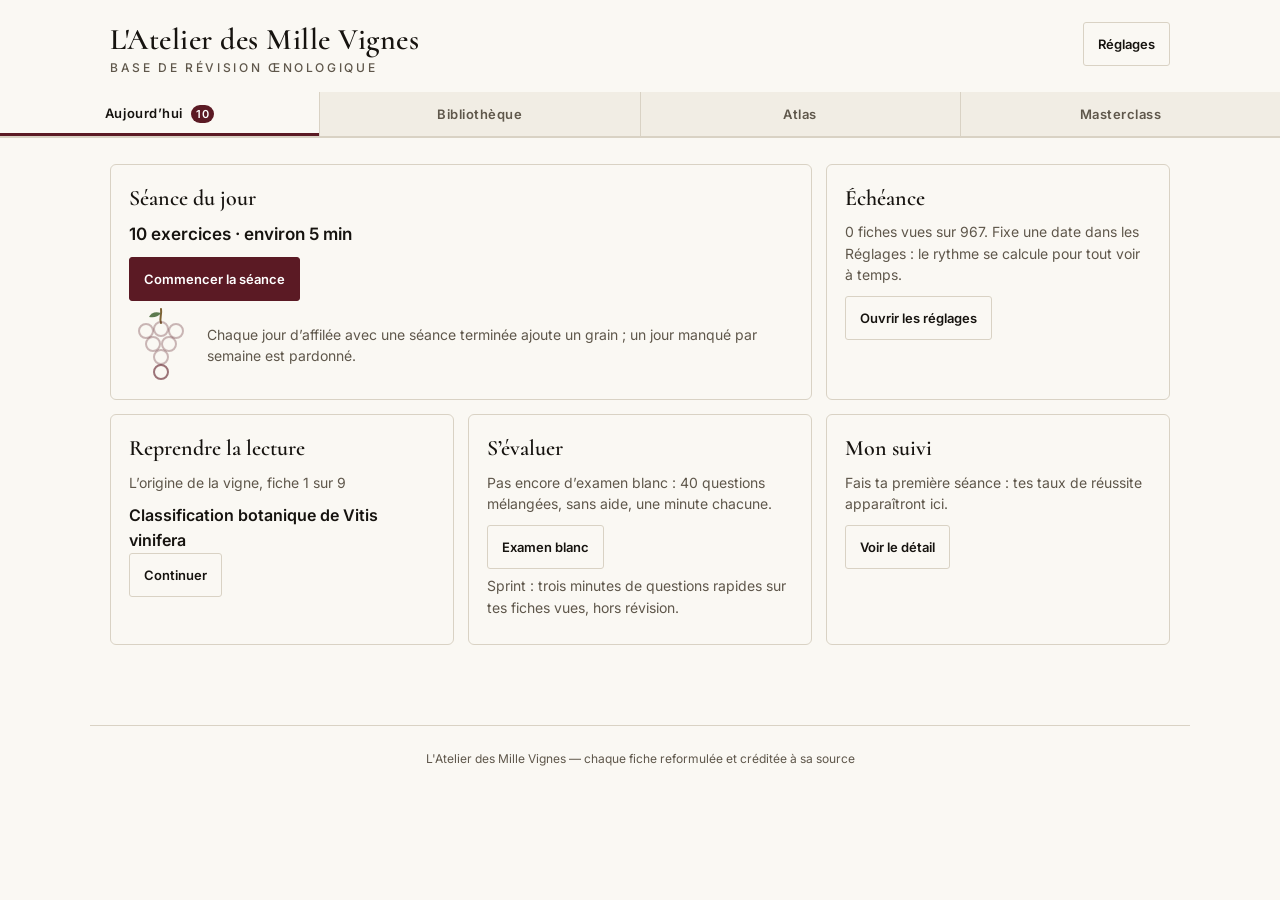
==== commit 314327fa: "Masterclass : dix modèles d'une heure, du verre à la leçon - data/masterclasses.js : question, verre" ====
--- a/index.html
+++ b/index.html
@@ -152,6 +152,7 @@
 <script defer src="data/lexique.js"></script>
 <script defer src="data/lexique-fiches.js"></script>
 <script defer src="data/recits.js"></script>
+<script defer src="data/masterclasses.js"></script>
 <script defer src="exercices.js"></script>
 <script defer src="app.js"></script>
 </body>
--- a/style.css
+++ b/style.css
@@ -280,6 +280,7 @@
   .prog .ex-input{margin-bottom:12px}.prog .hint{font-size:14px;color:var(--muted)}
   .prog-actions{display:flex;gap:8px;flex-wrap:wrap;margin-top:12px}
   .btn.add{margin-top:12px}.btn.add.in{border-color:var(--wine);color:var(--wine-fg);background:var(--paper2)}
+  .modeles{margin:0 0 14px}.modele{padding:10px 0;border-top:1px solid var(--line)}.modele-t{font-weight:600;margin-bottom:2px}.modele .jour-note{margin-bottom:8px}
   .prog-bar{display:flex;gap:8px;flex-wrap:wrap;margin-bottom:12px}.prog-bar select{flex:1;min-width:200px;width:auto}
   .prog-list{list-style:none;padding:0}.prog-item{margin-bottom:10px}.prog-item .order-item{margin-bottom:0;border-radius:3px 3px 0 0}
   .prog-opts{display:grid;grid-template-columns:2fr 90px 1.2fr;gap:8px;border:1px solid var(--line);border-top:none;padding:8px;border-radius:0 0 3px 3px;background:var(--paper2)}
